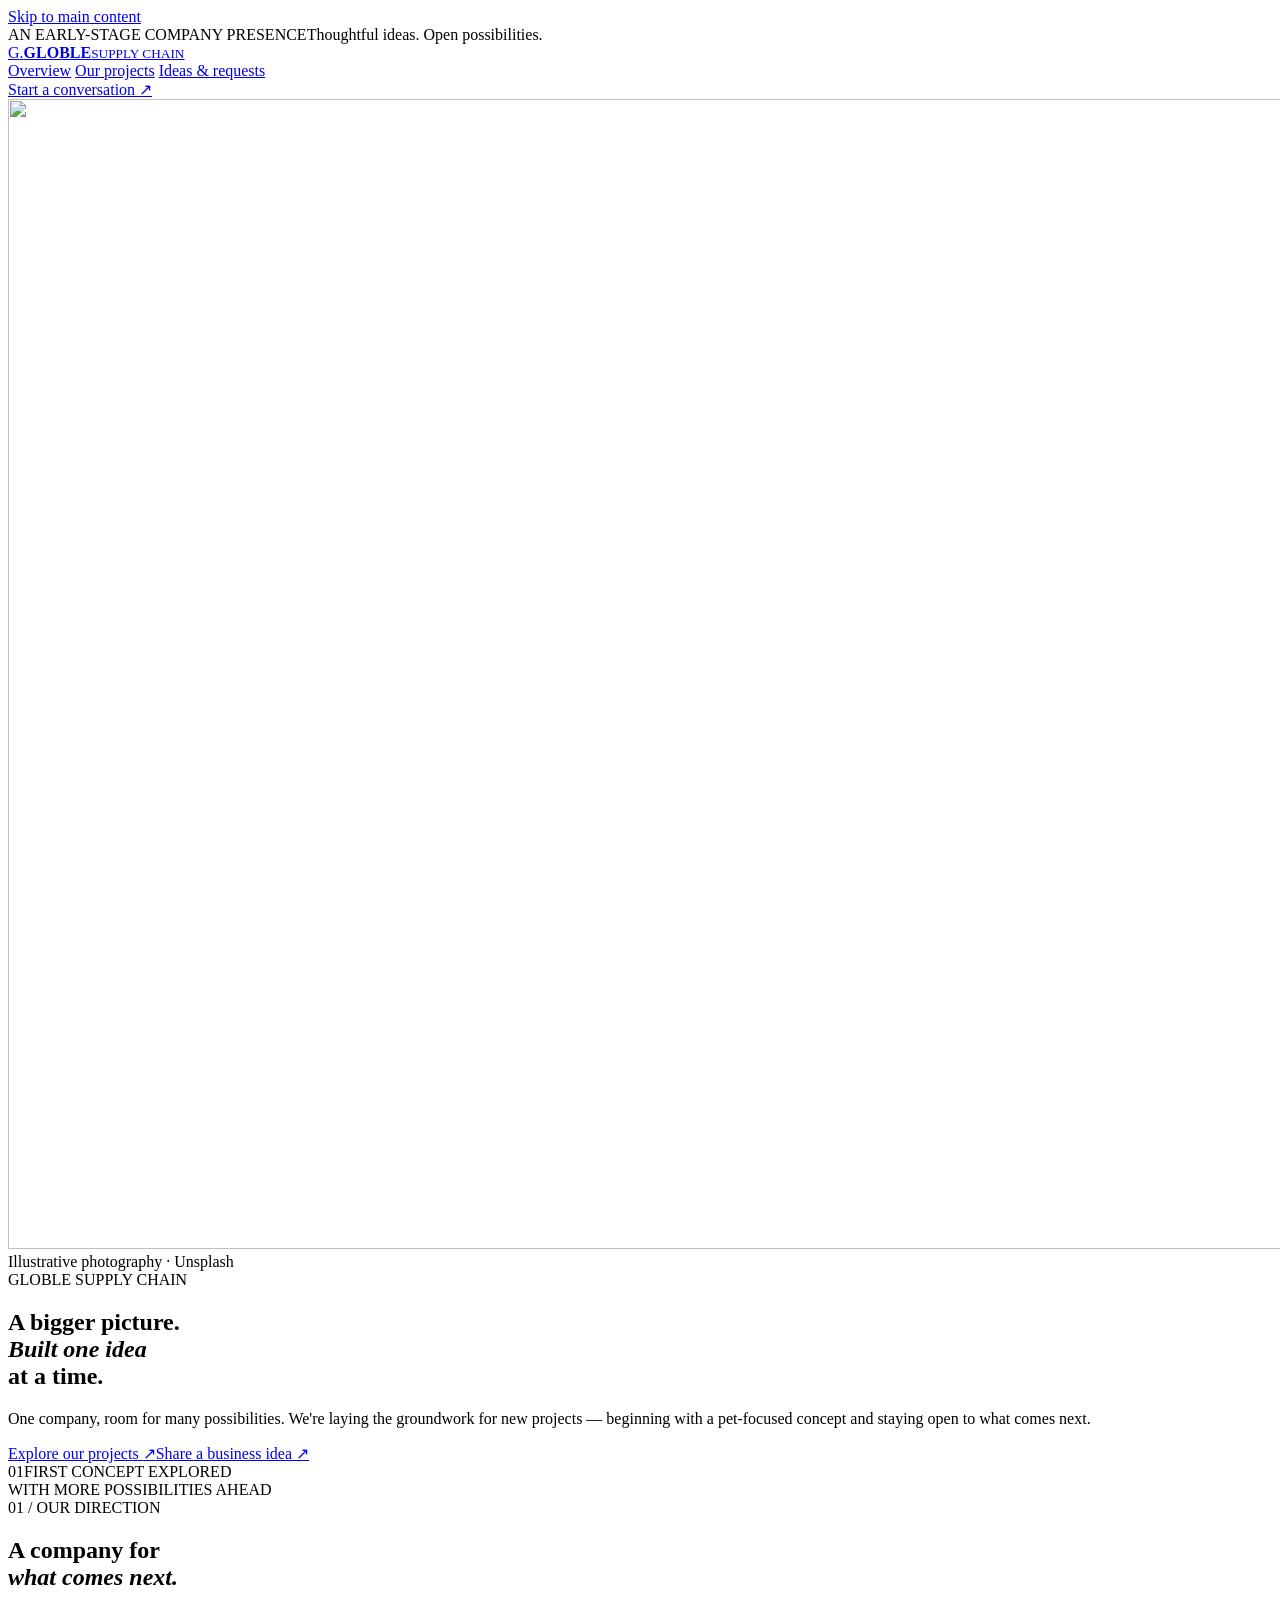
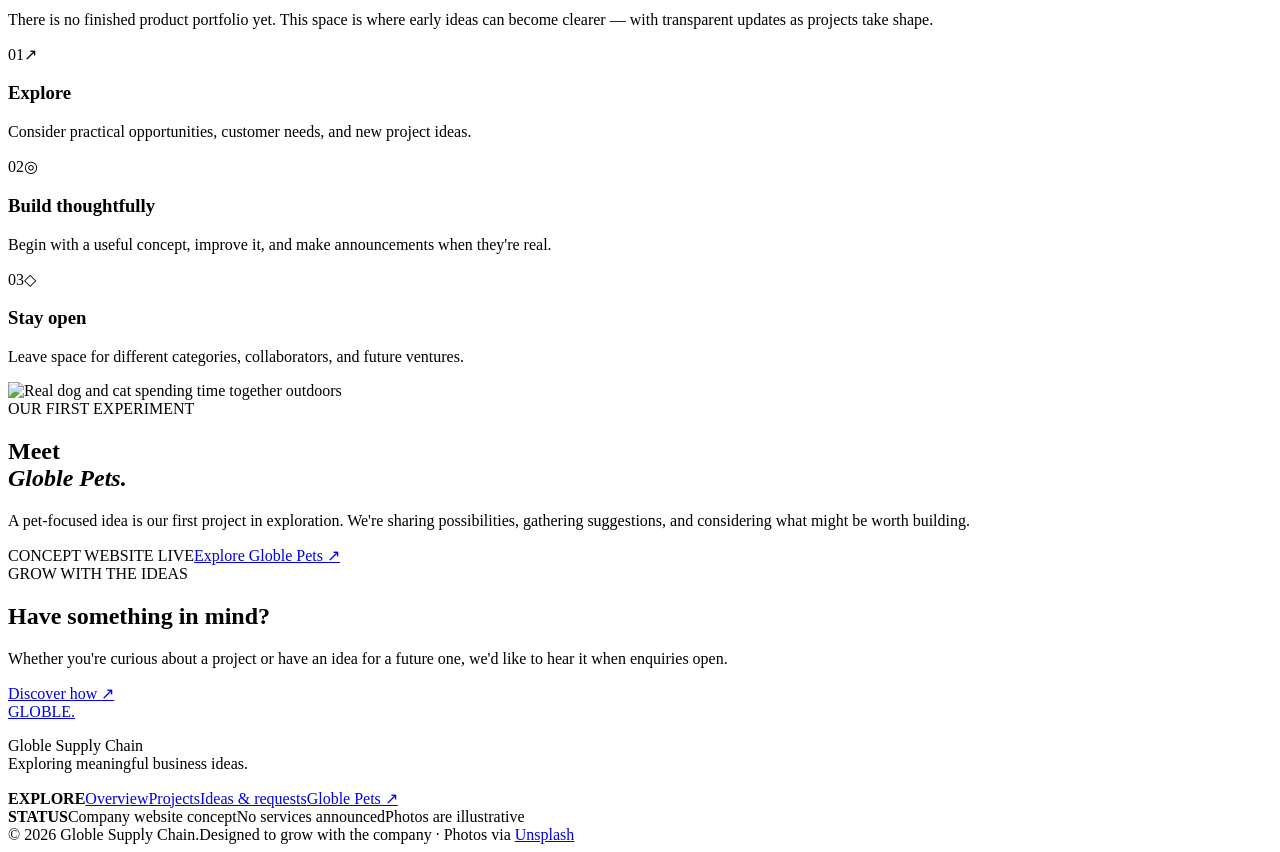
==== index.html @ 658e51c6 "Create Globle Supply Chain multi-venture corporate website" ====
<!doctype html>
<html lang="en">
<head>
  <meta charset="utf-8">
  <meta name="viewport" content="width=device-width,initial-scale=1">
  <meta name="theme-color" content="#111e23">
  <meta name="robots" content="noindex,nofollow">
  <meta name="description" content="Globle Supply Chain — explore our early-stage projects, including Globle Pets, and share ideas for the ventures ahead.">
  <title>Globle Supply Chain — Building What's Next</title>
  <link rel="icon" href="data:image/svg+xml,%3Csvg xmlns='http://www.w3.org/2000/svg' viewBox='0 0 100 100'%3E%3Crect width='100' height='100' rx='24' fill='%231a353e'/%3E%3Ctext x='50' y='67' font-size='52' font-family='Arial' font-weight='bold' fill='%23f6e5c7' text-anchor='middle'%3EG%3C/text%3E%3C/svg%3E">
  <link rel="stylesheet" href="styles.css">
  <script defer src="app.js"></script>
</head>
<body>
<a class="skip" href="#main">Skip to main content</a>
<div class="topbar"><div class="container topbar-inner"><span><span class="signal"></span> AN EARLY-STAGE COMPANY PRESENCE</span><span>Thoughtful ideas. Open possibilities.</span></div></div>
<header class="header">
  <div class="container header-inner">
    <a class="brand" href="#home" aria-label="Globle Supply Chain homepage"><span class="brand-emblem">G<span>.</span></span><span class="brand-words"><strong>GLOBLE</strong><small>SUPPLY CHAIN</small></span></a>
    <nav class="nav" aria-label="Main navigation">
      <a href="#home" data-view="home">Overview</a>
      <a href="#ventures" data-view="ventures">Our projects</a>
      <a href="#ideas" data-view="ideas">Ideas & requests</a>
    </nav>
    <a class="header-action" href="#ideas">Start a conversation <span aria-hidden="true">↗</span></a>
  </div>
</header>
<main id="main">
  <section class="view" id="home" aria-labelledby="home-title">
    <div class="hero">
      <div class="hero-media" role="img" aria-label="Real photograph of a bright contemporary workplace interior">
        <img src="https://images.unsplash.com/photo-1497366754035-f200968a6e72?auto=format&fit=crop&w=1700&q=82" alt="" width="1600" height="1150" fetchpriority="high" decoding="async">
        <span class="media-credit">Illustrative photography · Unsplash</span>
      </div>
      <div class="container hero-content">
        <div class="eyebrow light"><span class="eyebrow-line"></span> GLOBLE SUPPLY CHAIN</div>
        <h1 id="home-title">A bigger picture.<br><em>Built one idea</em><br>at a time.</h1>
        <p>One company, room for many possibilities. We're laying the groundwork for new projects — beginning with a pet-focused concept and staying open to what comes next.</p>
        <div class="hero-buttons"><a class="button button-cream" href="#ventures">Explore our projects <span aria-hidden="true">↗</span></a><a class="text-link" href="#ideas">Share a business idea <span aria-hidden="true">↗</span></a></div>
        <div class="hero-counter"><span class="hero-counter-number">01</span><span>FIRST CONCEPT EXPLORED<br>WITH MORE POSSIBILITIES AHEAD</span></div>
      </div>
    </div>

    <div class="container home-sections">
      <div class="section-head">
        <div><div class="eyebrow"><span class="eyebrow-line"></span> 01 / OUR DIRECTION</div><h2>A company for<br><em>what comes next.</em></h2></div>
        <p>There is no finished product portfolio yet. This space is where early ideas can become clearer — with transparent updates as projects take shape.</p>
      </div>
      <div class="pillar-grid">
        <article class="pillar"><span class="pillar-no">01</span><span class="pillar-icon" aria-hidden="true">↗</span><h3>Explore</h3><p>Consider practical opportunities, customer needs, and new project ideas.</p></article>
        <article class="pillar"><span class="pillar-no">02</span><span class="pillar-icon" aria-hidden="true">◎</span><h3>Build thoughtfully</h3><p>Begin with a useful concept, improve it, and make announcements when they're real.</p></article>
        <article class="pillar"><span class="pillar-no">03</span><span class="pillar-icon" aria-hidden="true">◇</span><h3>Stay open</h3><p>Leave space for different categories, collaborators, and future ventures.</p></article>
      </div>
      <div class="featured">
        <div class="featured-image"><img src="https://images.unsplash.com/photo-1623387641168-d9803ddd3f35?auto=format&fit=crop&w=1150&q=82" loading="lazy" decoding="async" width="1150" height="760" alt="Real dog and cat spending time together outdoors"></div>
        <div class="featured-copy"><div class="eyebrow"><span class="eyebrow-line"></span> OUR FIRST EXPERIMENT</div><h2>Meet<br><em>Globle Pets.</em></h2><p>A pet-focused idea is our first project in exploration. We're sharing possibilities, gathering suggestions, and considering what might be worth building.</p><span class="live-label"><span></span> CONCEPT WEBSITE LIVE</span><a class="button button-dark" href="https://pets.globlesupplychain.com/" rel="noopener">Explore Globle Pets <span aria-hidden="true">↗</span></a></div>
      </div>
      <div class="cta-wide"><div><div class="eyebrow light">GROW WITH THE IDEAS</div><h2>Have something in mind?</h2><p>Whether you're curious about a project or have an idea for a future one, we'd like to hear it when enquiries open.</p></div><a href="#ideas" class="button button-cream">Discover how <span aria-hidden="true">↗</span></a></div>
    </div>
  </section>

  <section class="view" id="ventures" aria-labelledby="ventures-title" hidden>
    <div class="container internal">
      <div class="internal-head"><div class="eyebrow"><span class="eyebrow-line"></span> 02 / OUR PROJECTS</div><h1 id="ventures-title">More than<br><em>one direction.</em></h1><p>One early pet project is visible today. The other categories below are areas to explore, not businesses that have launched or services available to buy.</p></div>
      <div class="project-grid">
        <article class="project-card project-feature">
          <div class="project-photo"><img src="https://images.unsplash.com/photo-1623387641168-d9803ddd3f35?auto=format&fit=crop&w=1200&q=80" loading="lazy" decoding="async" width="1100" height="720" alt="Real dog and cat outside"></div>
          <div class="project-body"><span class="project-tag active">01 / CONCEPT SITE LIVE</span><h2>Globle Pets</h2><p>A dedicated place to explore thoughtful ideas for animals and the people who care for them.</p><a href="https://pets.globlesupplychain.com/" class="underlink">Visit the pet project <span aria-hidden="true">↗</span></a></div>
        </article>
        <article class="project-card">
          <div class="project-photo"><img src="https://images.unsplash.com/photo-1494412519320-aa613dfb7738?auto=format&fit=crop&w=1000&q=80" loading="lazy" decoding="async" width="1000" height="650" alt="Illustrative photograph of stacked shipping containers"></div>
          <div class="project-body"><span class="project-tag">02 / IDEA STAGE</span><h2>Trade & sourcing</h2><p>A possible direction to explore in the future. No trading or sourcing services are currently announced here.</p><a href="#ideas" class="underlink">Suggest an opportunity <span aria-hidden="true">↗</span></a></div>
        </article>
        <article class="project-card">
          <div class="project-photo"><img src="https://images.unsplash.com/photo-1497366811353-6870744d04b2?auto=format&fit=crop&w=1000&q=80" loading="lazy" decoding="async" width="1000" height="650" alt="Illustrative photograph of a modern working environment"></div>
          <div class="project-body"><span class="project-tag">03 / OPEN FOR IDEAS</span><h2>Future ventures</h2><p>New products, services, and industries may be considered as the company's direction develops.</p><a href="#ideas" class="underlink">Share an idea <span aria-hidden="true">↗</span></a></div>
        </article>
      </div>
      <div class="clarity"><div><span class="clarity-label">A NOTE ON TRANSPARENCY</span><h2>Ideas aren't promises.</h2></div><p>Projects shown as “idea stage” are possibilities only. No purchase options, inventory, partnerships, delivery schedules, or launch dates are being represented as confirmed.</p></div>
    </div>
  </section>

  <section class="view" id="ideas" aria-labelledby="ideas-title" hidden>
    <div class="container internal">
      <div class="internal-head"><div class="eyebrow"><span class="eyebrow-line"></span> 03 / IDEAS & REQUESTS</div><h1 id="ideas-title">Start with<br><em>a good idea.</em></h1><p>Your suggestions can help identify what people want. Our automated enquiry bot is not connected to this website yet.</p></div>
      <div class="enquiry-grid">
        <div class="enquiry-visual">
          <img src="https://images.unsplash.com/photo-1556761175-b413da4baf72?auto=format&fit=crop&w=900&q=82" alt="Illustrative photo of a professional collaborative workspace" loading="lazy" decoding="async" width="900" height="1120">
          <div class="enquiry-overlay"><span>GOOD CONVERSATIONS BEGIN WITH CURIOSITY</span><h2>What should<br>we explore next?</h2></div>
        </div>
        <div class="form-panel">
          <div class="form-top"><span>YOUR IDEA</span><span>EARLY CONCEPT</span></div>
          <form id="idea-form">
            <label for="topic">What is this about?</label>
            <select id="topic" name="topic" required><option value="">Choose a category</option><option>Globle Pets</option><option>Trade or sourcing idea</option><option>Future venture idea</option><option>General business enquiry</option></select>
            <label for="idea">Tell us what you have in mind</label>
            <textarea id="idea" name="idea" minlength="10" maxlength="1500" required rows="6" placeholder="I'm looking for... / I have an idea about..."></textarea>
            <label for="firstName">Your first name <span class="optional">optional</span></label>
            <input id="firstName" name="firstName" maxlength="60" autocomplete="given-name" placeholder="Your name">
            <div class="notice"><strong>Important:</strong> This form does not send anything yet. It only prepares a message you can copy. We won't pretend it has been received or stored.</div>
            <button class="button button-dark button-full" type="submit">Prepare my request <span aria-hidden="true">↗</span></button>
            <div class="prepared" id="prepared" hidden aria-live="polite"><strong>Your message is ready to copy — not sent.</strong><p>Copy this text and keep it until a confirmed contact or bot is available.</p><textarea id="prepared-text" aria-label="Prepared request text" readonly rows="7"></textarea><button class="button button-outline" id="copy-text" type="button">Copy request text</button></div>
          </form>
        </div>
      </div>
      <div class="bottom-note"><strong>Looking for the pet project?</strong><span>You can explore the dedicated site today.</span><a href="https://pets.globlesupplychain.com/">Visit Globle Pets <span aria-hidden="true">↗</span></a></div>
    </div>
  </section>
</main>
<footer class="footer"><div class="container footer-head"><div><a href="#home" class="footer-brand">GLOBLE<span>.</span></a><p>Globle Supply Chain<br>Exploring meaningful business ideas.</p></div><div class="footer-links"><strong>EXPLORE</strong><a href="#home">Overview</a><a href="#ventures">Projects</a><a href="#ideas">Ideas & requests</a><a href="https://pets.globlesupplychain.com/">Globle Pets ↗</a></div><div class="footer-links"><strong>STATUS</strong><span>Company website concept</span><span>No services announced</span><span>Photos are illustrative</span></div></div><div class="container footer-bottom"><span>© <span id="year">2026</span> Globle Supply Chain.</span><span>Designed to grow with the company · Photos via <a href="https://unsplash.com" target="_blank" rel="noopener noreferrer">Unsplash</a></span></div></footer>
</body>
</html>
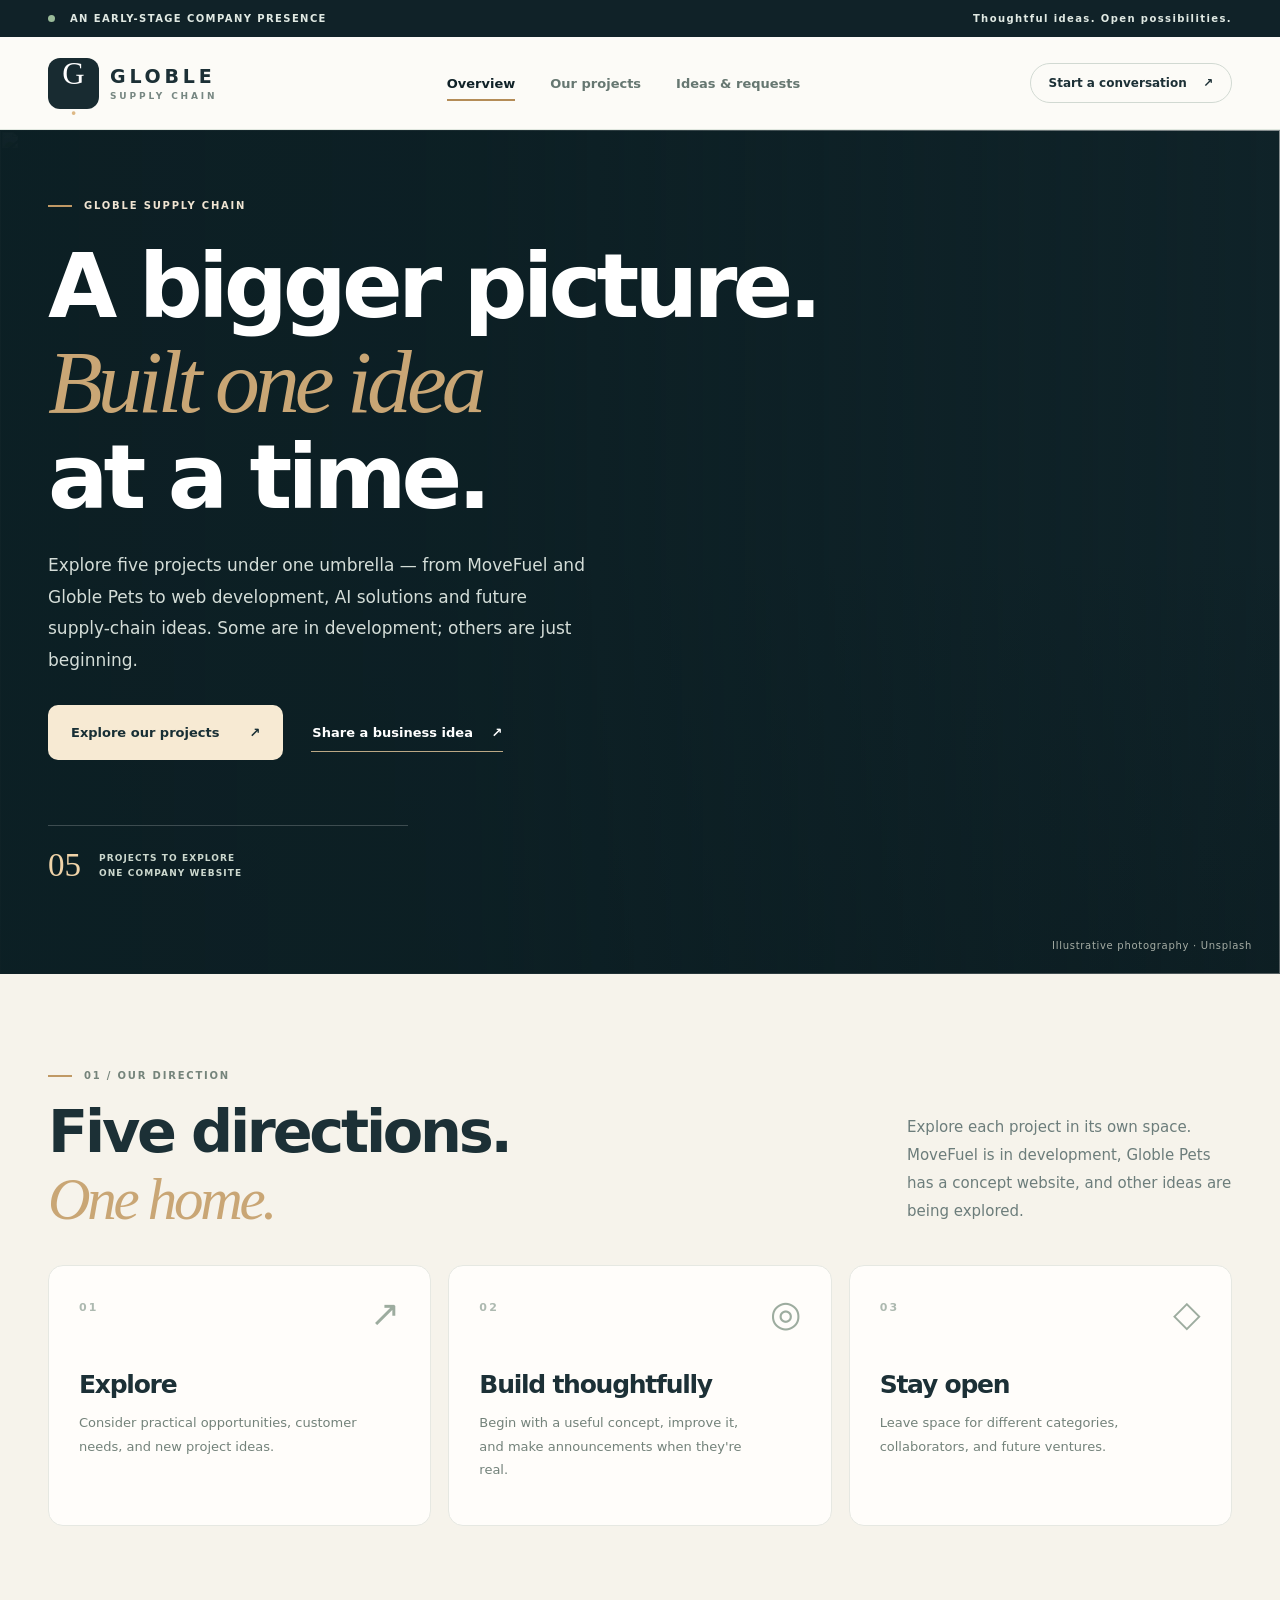
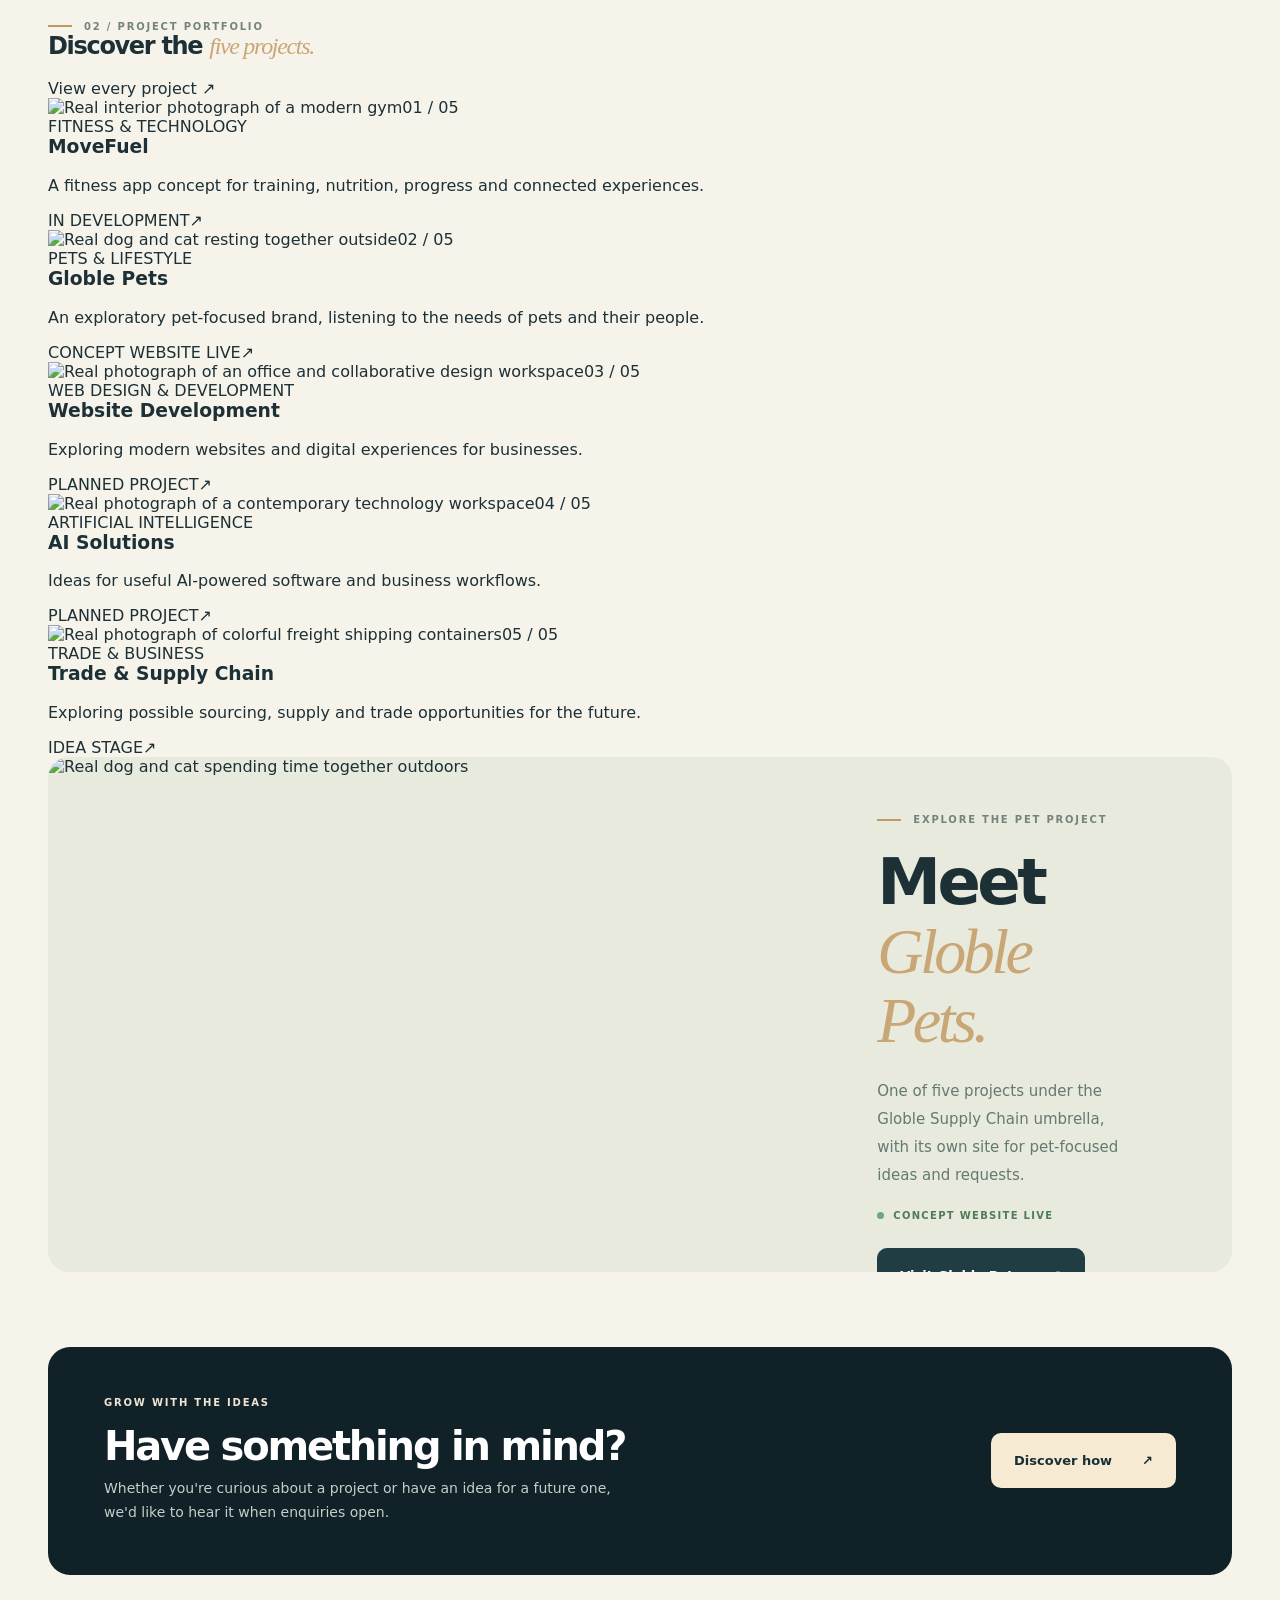
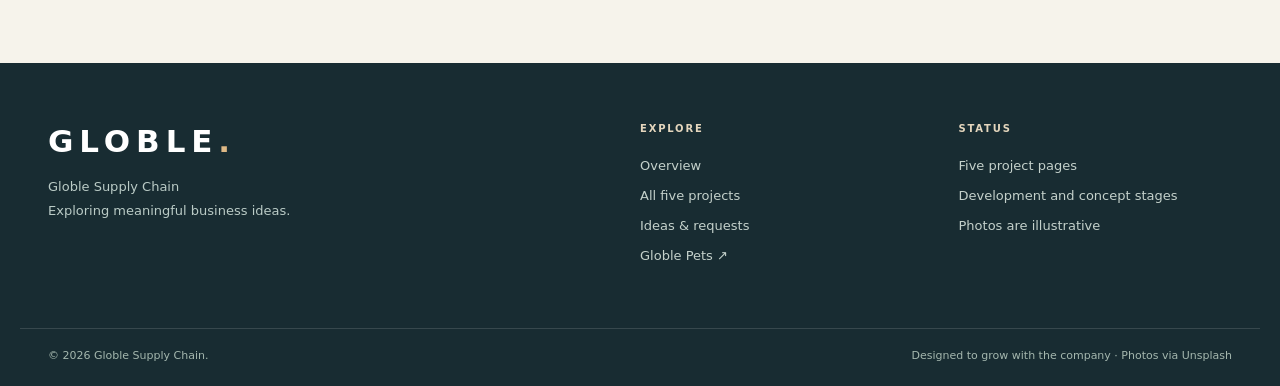
==== commit 55e2796d: "Create five clickable project pages for Globle Supply Chain" ====
--- a/index.html
+++ b/index.html
@@ -4,7 +4,7 @@
   <meta charset="utf-8">
   <meta name="viewport" content="width=device-width,initial-scale=1">
   <meta name="theme-color" content="#111e23">
-  <meta name="robots" content="noindex,nofollow">
+  <meta name="robots" content="index,follow">
   <meta name="description" content="Globle Supply Chain — explore our early-stage projects, including Globle Pets, and share ideas for the ventures ahead.">
   <title>Globle Supply Chain — Building What's Next</title>
   <link rel="icon" href="data:image/svg+xml,%3Csvg xmlns='http://www.w3.org/2000/svg' viewBox='0 0 100 100'%3E%3Crect width='100' height='100' rx='24' fill='%231a353e'/%3E%3Ctext x='50' y='67' font-size='52' font-family='Arial' font-weight='bold' fill='%23f6e5c7' text-anchor='middle'%3EG%3C/text%3E%3C/svg%3E">
@@ -35,25 +35,56 @@
       <div class="container hero-content">
         <div class="eyebrow light"><span class="eyebrow-line"></span> GLOBLE SUPPLY CHAIN</div>
         <h1 id="home-title">A bigger picture.<br><em>Built one idea</em><br>at a time.</h1>
-        <p>One company, room for many possibilities. We're laying the groundwork for new projects — beginning with a pet-focused concept and staying open to what comes next.</p>
+        <p>Explore five projects under one umbrella — from MoveFuel and Globle Pets to web development, AI solutions and future supply-chain ideas. Some are in development; others are just beginning.</p>
         <div class="hero-buttons"><a class="button button-cream" href="#ventures">Explore our projects <span aria-hidden="true">↗</span></a><a class="text-link" href="#ideas">Share a business idea <span aria-hidden="true">↗</span></a></div>
-        <div class="hero-counter"><span class="hero-counter-number">01</span><span>FIRST CONCEPT EXPLORED<br>WITH MORE POSSIBILITIES AHEAD</span></div>
+        <div class="hero-counter"><span class="hero-counter-number">05</span><span>PROJECTS TO EXPLORE<br>ONE COMPANY WEBSITE</span></div>
       </div>
     </div>
 
     <div class="container home-sections">
       <div class="section-head">
-        <div><div class="eyebrow"><span class="eyebrow-line"></span> 01 / OUR DIRECTION</div><h2>A company for<br><em>what comes next.</em></h2></div>
-        <p>There is no finished product portfolio yet. This space is where early ideas can become clearer — with transparent updates as projects take shape.</p>
+        <div><div class="eyebrow"><span class="eyebrow-line"></span> 01 / OUR DIRECTION</div><h2>Five directions.<br><em>One home.</em></h2></div>
+        <p>Explore each project in its own space. MoveFuel is in development, Globle Pets has a concept website, and other ideas are being explored.</p>
       </div>
       <div class="pillar-grid">
         <article class="pillar"><span class="pillar-no">01</span><span class="pillar-icon" aria-hidden="true">↗</span><h3>Explore</h3><p>Consider practical opportunities, customer needs, and new project ideas.</p></article>
         <article class="pillar"><span class="pillar-no">02</span><span class="pillar-icon" aria-hidden="true">◎</span><h3>Build thoughtfully</h3><p>Begin with a useful concept, improve it, and make announcements when they're real.</p></article>
         <article class="pillar"><span class="pillar-no">03</span><span class="pillar-icon" aria-hidden="true">◇</span><h3>Stay open</h3><p>Leave space for different categories, collaborators, and future ventures.</p></article>
       </div>
-      <div class="featured">
+      <div class="portfolio-title-row"><div><div class="eyebrow"><span class="eyebrow-line"></span> 02 / PROJECT PORTFOLIO</div><h2>Discover the <em>five projects.</em></h2></div><a class="portfolio-see-all" href="#ventures">View every project <span aria-hidden="true">↗</span></a></div>
+      <div class="portfolio-grid portfolio-grid-home"><article class="portfolio-card portfolio-card-compact">
+  <a class="portfolio-click" href="#project-movefuel" aria-label="View MoveFuel project details">
+    <div class="portfolio-photo"><img src="https://images.unsplash.com/photo-1534438327276-14e5300c3a48?auto=format&fit=crop&w=960&q=82" alt="Real interior photograph of a modern gym" loading="lazy" decoding="async" width="1000" height="650"><span class="portfolio-index">01 / 05</span></div>
+    <div class="portfolio-body"><span class="portfolio-type">FITNESS & TECHNOLOGY</span><h3>MoveFuel</h3><p>A fitness app concept for training, nutrition, progress and connected experiences.</p><div class="portfolio-bottom"><span class="project-stage progress">IN DEVELOPMENT</span><span class="portfolio-arrow" aria-hidden="true">↗</span></div></div>
+  </a>
+</article>
+<article class="portfolio-card portfolio-card-compact">
+  <a class="portfolio-click" href="#project-pets" aria-label="View Globle Pets project details">
+    <div class="portfolio-photo"><img src="https://images.unsplash.com/photo-1623387641168-d9803ddd3f35?auto=format&fit=crop&w=960&q=82" alt="Real dog and cat resting together outside" loading="lazy" decoding="async" width="1000" height="650"><span class="portfolio-index">02 / 05</span></div>
+    <div class="portfolio-body"><span class="portfolio-type">PETS & LIFESTYLE</span><h3>Globle Pets</h3><p>An exploratory pet-focused brand, listening to the needs of pets and their people.</p><div class="portfolio-bottom"><span class="project-stage live">CONCEPT WEBSITE LIVE</span><span class="portfolio-arrow" aria-hidden="true">↗</span></div></div>
+  </a>
+</article>
+<article class="portfolio-card portfolio-card-compact">
+  <a class="portfolio-click" href="#project-websites" aria-label="View Website Development project details">
+    <div class="portfolio-photo"><img src="https://images.unsplash.com/photo-1497366754035-f200968a6e72?auto=format&fit=crop&w=960&q=82" alt="Real photograph of an office and collaborative design workspace" loading="lazy" decoding="async" width="1000" height="650"><span class="portfolio-index">03 / 05</span></div>
+    <div class="portfolio-body"><span class="portfolio-type">WEB DESIGN & DEVELOPMENT</span><h3>Website Development</h3><p>Exploring modern websites and digital experiences for businesses.</p><div class="portfolio-bottom"><span class="project-stage planned">PLANNED PROJECT</span><span class="portfolio-arrow" aria-hidden="true">↗</span></div></div>
+  </a>
+</article>
+<article class="portfolio-card portfolio-card-compact">
+  <a class="portfolio-click" href="#project-ai" aria-label="View AI Solutions project details">
+    <div class="portfolio-photo"><img src="https://images.unsplash.com/photo-1497366811353-6870744d04b2?auto=format&fit=crop&w=960&q=82" alt="Real photograph of a contemporary technology workspace" loading="lazy" decoding="async" width="1000" height="650"><span class="portfolio-index">04 / 05</span></div>
+    <div class="portfolio-body"><span class="portfolio-type">ARTIFICIAL INTELLIGENCE</span><h3>AI Solutions</h3><p>Ideas for useful AI-powered software and business workflows.</p><div class="portfolio-bottom"><span class="project-stage planned">PLANNED PROJECT</span><span class="portfolio-arrow" aria-hidden="true">↗</span></div></div>
+  </a>
+</article>
+<article class="portfolio-card portfolio-card-compact">
+  <a class="portfolio-click" href="#project-supply" aria-label="View Trade &amp; Supply Chain project details">
+    <div class="portfolio-photo"><img src="https://images.unsplash.com/photo-1494412519320-aa613dfb7738?auto=format&fit=crop&w=960&q=82" alt="Real photograph of colorful freight shipping containers" loading="lazy" decoding="async" width="1000" height="650"><span class="portfolio-index">05 / 05</span></div>
+    <div class="portfolio-body"><span class="portfolio-type">TRADE & BUSINESS</span><h3>Trade &amp; Supply Chain</h3><p>Exploring possible sourcing, supply and trade opportunities for the future.</p><div class="portfolio-bottom"><span class="project-stage planned">IDEA STAGE</span><span class="portfolio-arrow" aria-hidden="true">↗</span></div></div>
+  </a>
+</article></div>
+            <div class="featured">
         <div class="featured-image"><img src="https://images.unsplash.com/photo-1623387641168-d9803ddd3f35?auto=format&fit=crop&w=1150&q=82" loading="lazy" decoding="async" width="1150" height="760" alt="Real dog and cat spending time together outdoors"></div>
-        <div class="featured-copy"><div class="eyebrow"><span class="eyebrow-line"></span> OUR FIRST EXPERIMENT</div><h2>Meet<br><em>Globle Pets.</em></h2><p>A pet-focused idea is our first project in exploration. We're sharing possibilities, gathering suggestions, and considering what might be worth building.</p><span class="live-label"><span></span> CONCEPT WEBSITE LIVE</span><a class="button button-dark" href="https://pets.globlesupplychain.com/" rel="noopener">Explore Globle Pets <span aria-hidden="true">↗</span></a></div>
+        <div class="featured-copy"><div class="eyebrow"><span class="eyebrow-line"></span> EXPLORE THE PET PROJECT</div><h2>Meet<br><em>Globle Pets.</em></h2><p>One of five projects under the Globle Supply Chain umbrella, with its own site for pet-focused ideas and requests.</p><span class="live-label"><span></span> CONCEPT WEBSITE LIVE</span><a class="button button-dark" href="https://pets.globlesupplychain.com/" rel="noopener">Visit Globle Pets <span aria-hidden="true">↗</span></a></div>
       </div>
       <div class="cta-wide"><div><div class="eyebrow light">GROW WITH THE IDEAS</div><h2>Have something in mind?</h2><p>Whether you're curious about a project or have an idea for a future one, we'd like to hear it when enquiries open.</p></div><a href="#ideas" class="button button-cream">Discover how <span aria-hidden="true">↗</span></a></div>
     </div>
@@ -61,24 +92,109 @@
 
   <section class="view" id="ventures" aria-labelledby="ventures-title" hidden>
     <div class="container internal">
-      <div class="internal-head"><div class="eyebrow"><span class="eyebrow-line"></span> 02 / OUR PROJECTS</div><h1 id="ventures-title">More than<br><em>one direction.</em></h1><p>One early pet project is visible today. The other categories below are areas to explore, not businesses that have launched or services available to buy.</p></div>
-      <div class="project-grid">
-        <article class="project-card project-feature">
-          <div class="project-photo"><img src="https://images.unsplash.com/photo-1623387641168-d9803ddd3f35?auto=format&fit=crop&w=1200&q=80" loading="lazy" decoding="async" width="1100" height="720" alt="Real dog and cat outside"></div>
-          <div class="project-body"><span class="project-tag active">01 / CONCEPT SITE LIVE</span><h2>Globle Pets</h2><p>A dedicated place to explore thoughtful ideas for animals and the people who care for them.</p><a href="https://pets.globlesupplychain.com/" class="underlink">Visit the pet project <span aria-hidden="true">↗</span></a></div>
-        </article>
-        <article class="project-card">
-          <div class="project-photo"><img src="https://images.unsplash.com/photo-1494412519320-aa613dfb7738?auto=format&fit=crop&w=1000&q=80" loading="lazy" decoding="async" width="1000" height="650" alt="Illustrative photograph of stacked shipping containers"></div>
-          <div class="project-body"><span class="project-tag">02 / IDEA STAGE</span><h2>Trade & sourcing</h2><p>A possible direction to explore in the future. No trading or sourcing services are currently announced here.</p><a href="#ideas" class="underlink">Suggest an opportunity <span aria-hidden="true">↗</span></a></div>
-        </article>
-        <article class="project-card">
-          <div class="project-photo"><img src="https://images.unsplash.com/photo-1497366811353-6870744d04b2?auto=format&fit=crop&w=1000&q=80" loading="lazy" decoding="async" width="1000" height="650" alt="Illustrative photograph of a modern working environment"></div>
-          <div class="project-body"><span class="project-tag">03 / OPEN FOR IDEAS</span><h2>Future ventures</h2><p>New products, services, and industries may be considered as the company's direction develops.</p><a href="#ideas" class="underlink">Share an idea <span aria-hidden="true">↗</span></a></div>
-        </article>
-      </div>
-      <div class="clarity"><div><span class="clarity-label">A NOTE ON TRANSPARENCY</span><h2>Ideas aren't promises.</h2></div><p>Projects shown as “idea stage” are possibilities only. No purchase options, inventory, partnerships, delivery schedules, or launch dates are being represented as confirmed.</p></div>
+      <div class="internal-head portfolio-intro"><div class="eyebrow"><span class="eyebrow-line"></span> 02 / OUR FIVE PROJECTS</div><h1 id="ventures-title">Five projects.<br><em>One company.</em></h1><p>Explore five ideas and ventures under the Globle Supply Chain umbrella. Select any project to see its own page, progress and links. Some are still concepts rather than launched businesses.</p></div>
+      <div class="portfolio-grid"><article class="portfolio-card ">
+  <a class="portfolio-click" href="#project-movefuel" aria-label="View MoveFuel project details">
+    <div class="portfolio-photo"><img src="https://images.unsplash.com/photo-1534438327276-14e5300c3a48?auto=format&fit=crop&w=960&q=82" alt="Real interior photograph of a modern gym" loading="lazy" decoding="async" width="1000" height="650"><span class="portfolio-index">01 / 05</span></div>
+    <div class="portfolio-body"><span class="portfolio-type">FITNESS & TECHNOLOGY</span><h3>MoveFuel</h3><p>A fitness app concept for training, nutrition, progress and connected experiences.</p><div class="portfolio-bottom"><span class="project-stage progress">IN DEVELOPMENT</span><span class="portfolio-arrow" aria-hidden="true">↗</span></div></div>
+  </a>
+</article>
+<article class="portfolio-card ">
+  <a class="portfolio-click" href="#project-pets" aria-label="View Globle Pets project details">
+    <div class="portfolio-photo"><img src="https://images.unsplash.com/photo-1623387641168-d9803ddd3f35?auto=format&fit=crop&w=960&q=82" alt="Real dog and cat resting together outside" loading="lazy" decoding="async" width="1000" height="650"><span class="portfolio-index">02 / 05</span></div>
+    <div class="portfolio-body"><span class="portfolio-type">PETS & LIFESTYLE</span><h3>Globle Pets</h3><p>An exploratory pet-focused brand, listening to the needs of pets and their people.</p><div class="portfolio-bottom"><span class="project-stage live">CONCEPT WEBSITE LIVE</span><span class="portfolio-arrow" aria-hidden="true">↗</span></div></div>
+  </a>
+</article>
+<article class="portfolio-card ">
+  <a class="portfolio-click" href="#project-websites" aria-label="View Website Development project details">
+    <div class="portfolio-photo"><img src="https://images.unsplash.com/photo-1497366754035-f200968a6e72?auto=format&fit=crop&w=960&q=82" alt="Real photograph of an office and collaborative design workspace" loading="lazy" decoding="async" width="1000" height="650"><span class="portfolio-index">03 / 05</span></div>
+    <div class="portfolio-body"><span class="portfolio-type">WEB DESIGN & DEVELOPMENT</span><h3>Website Development</h3><p>Exploring modern websites and digital experiences for businesses.</p><div class="portfolio-bottom"><span class="project-stage planned">PLANNED PROJECT</span><span class="portfolio-arrow" aria-hidden="true">↗</span></div></div>
+  </a>
+</article>
+<article class="portfolio-card ">
+  <a class="portfolio-click" href="#project-ai" aria-label="View AI Solutions project details">
+    <div class="portfolio-photo"><img src="https://images.unsplash.com/photo-1497366811353-6870744d04b2?auto=format&fit=crop&w=960&q=82" alt="Real photograph of a contemporary technology workspace" loading="lazy" decoding="async" width="1000" height="650"><span class="portfolio-index">04 / 05</span></div>
+    <div class="portfolio-body"><span class="portfolio-type">ARTIFICIAL INTELLIGENCE</span><h3>AI Solutions</h3><p>Ideas for useful AI-powered software and business workflows.</p><div class="portfolio-bottom"><span class="project-stage planned">PLANNED PROJECT</span><span class="portfolio-arrow" aria-hidden="true">↗</span></div></div>
+  </a>
+</article>
+<article class="portfolio-card ">
+  <a class="portfolio-click" href="#project-supply" aria-label="View Trade &amp; Supply Chain project details">
+    <div class="portfolio-photo"><img src="https://images.unsplash.com/photo-1494412519320-aa613dfb7738?auto=format&fit=crop&w=960&q=82" alt="Real photograph of colorful freight shipping containers" loading="lazy" decoding="async" width="1000" height="650"><span class="portfolio-index">05 / 05</span></div>
+    <div class="portfolio-body"><span class="portfolio-type">TRADE & BUSINESS</span><h3>Trade &amp; Supply Chain</h3><p>Exploring possible sourcing, supply and trade opportunities for the future.</p><div class="portfolio-bottom"><span class="project-stage planned">IDEA STAGE</span><span class="portfolio-arrow" aria-hidden="true">↗</span></div></div>
+  </a>
+</article></div>
+      <div class="clarity"><div><span class="clarity-label">PROJECTS UNDER ONE COMPANY</span><h2>Built for different ideas.</h2></div><p>Each project has a dedicated page here. A project is not necessarily a separately registered company, and an idea-stage listing does not mean products or services are already available.</p></div>
     </div>
   </section>
+<section class="view project-detail" id="project-movefuel" aria-labelledby="title-movefuel" hidden>
+  <div class="container detail-wrap">
+    <a href="#ventures" class="back-link">← All five projects</a>
+    <div class="detail-hero">
+      <div class="detail-copy"><div class="eyebrow"><span class="eyebrow-line"></span> PROJECT 01 / 05 · FITNESS & TECHNOLOGY</div><h1 id="title-movefuel">MoveFuel<span class="period">.</span></h1><p>MoveFuel is a fitness-app project being developed with planned experiences for training, food tracking, progress and compatible wearable devices. Features and availability are subject to development and testing.</p><span class="project-stage progress">IN DEVELOPMENT</span>
+       <div class="detail-actions"><a class="button button-dark" href="https://movefule.tech/" target="_blank" rel="noopener noreferrer">Visit MoveFuel website <span aria-hidden="true">↗</span></a><a class="button button-outline" href="#ventures">Browse other projects →</a></div>
+      </div>
+      <div class="detail-image"><img src="https://images.unsplash.com/photo-1534438327276-14e5300c3a48?auto=format&fit=crop&w=1200&q=82" alt="Real interior photograph of a modern gym" width="1100" height="820" loading="lazy" decoding="async"></div>
+    </div>
+    <div class="detail-lower"><div><div class="eyebrow">WHAT THIS PROJECT EXPLORES</div><h2>Areas of <em>interest.</em></h2><p>These are development directions, not confirmed products, deliverables or purchase options.</p></div><ul><li><span>↗</span>Training and workout experiences</li><li><span>↗</span>Food and nutrition tracking</li><li><span>↗</span>Progress and connected-device plans</li></ul></div>
+    <div class="detail-next"><span>PART OF THE GLOBLE SUPPLY CHAIN PROJECT PORTFOLIO</span><a href="#ventures">Explore all five projects <span aria-hidden="true">↗</span></a></div>
+  </div>
+</section>
+
+<section class="view project-detail" id="project-pets" aria-labelledby="title-pets" hidden>
+  <div class="container detail-wrap">
+    <a href="#ventures" class="back-link">← All five projects</a>
+    <div class="detail-hero">
+      <div class="detail-copy"><div class="eyebrow"><span class="eyebrow-line"></span> PROJECT 02 / 05 · PETS & LIFESTYLE</div><h1 id="title-pets">Globle Pets<span class="period">.</span></h1><p>Globle Pets is a dedicated concept website exploring possible products and services for animals and their owners. No inventory, availability or launch date has been announced.</p><span class="project-stage live">CONCEPT WEBSITE LIVE</span>
+       <div class="detail-actions"><a class="button button-dark" href="https://pets.globlesupplychain.com/" target="_blank" rel="noopener noreferrer">Explore Globle Pets <span aria-hidden="true">↗</span></a><a class="button button-outline" href="#ventures">Browse other projects →</a></div>
+      </div>
+      <div class="detail-image"><img src="https://images.unsplash.com/photo-1623387641168-d9803ddd3f35?auto=format&fit=crop&w=1200&q=82" alt="Real dog and cat resting together outside" width="1100" height="820" loading="lazy" decoding="async"></div>
+    </div>
+    <div class="detail-lower"><div><div class="eyebrow">WHAT THIS PROJECT EXPLORES</div><h2>Areas of <em>interest.</em></h2><p>These are development directions, not confirmed products, deliverables or purchase options.</p></div><ul><li><span>↗</span>Everyday pet-care ideas</li><li><span>↗</span>Playtime and enrichment possibilities</li><li><span>↗</span>Suggestions from pet owners</li></ul></div>
+    <div class="detail-next"><span>PART OF THE GLOBLE SUPPLY CHAIN PROJECT PORTFOLIO</span><a href="#ventures">Explore all five projects <span aria-hidden="true">↗</span></a></div>
+  </div>
+</section>
+
+<section class="view project-detail" id="project-websites" aria-labelledby="title-websites" hidden>
+  <div class="container detail-wrap">
+    <a href="#ventures" class="back-link">← All five projects</a>
+    <div class="detail-hero">
+      <div class="detail-copy"><div class="eyebrow"><span class="eyebrow-line"></span> PROJECT 03 / 05 · WEB DESIGN & DEVELOPMENT</div><h1 id="title-websites">Website Development<span class="period">.</span></h1><p>A proposed website-creation offering for businesses that want a clear and useful online presence. This project is in the planning stage; services, pricing and launch details are not yet confirmed.</p><span class="project-stage planned">PLANNED PROJECT</span>
+       <div class="detail-actions"><a class="button button-dark" href="#ideas">Share a website request <span aria-hidden="true">↗</span></a><a class="button button-outline" href="#ventures">Browse other projects →</a></div>
+      </div>
+      <div class="detail-image"><img src="https://images.unsplash.com/photo-1497366754035-f200968a6e72?auto=format&fit=crop&w=1200&q=82" alt="Real photograph of an office and collaborative design workspace" width="1100" height="820" loading="lazy" decoding="async"></div>
+    </div>
+    <div class="detail-lower"><div><div class="eyebrow">WHAT THIS PROJECT EXPLORES</div><h2>Areas of <em>interest.</em></h2><p>These are development directions, not confirmed products, deliverables or purchase options.</p></div><ul><li><span>↗</span>Business website design concepts</li><li><span>↗</span>Responsive web experiences</li><li><span>↗</span>Hosting and maintenance planning</li></ul></div>
+    <div class="detail-next"><span>PART OF THE GLOBLE SUPPLY CHAIN PROJECT PORTFOLIO</span><a href="#ventures">Explore all five projects <span aria-hidden="true">↗</span></a></div>
+  </div>
+</section>
+
+<section class="view project-detail" id="project-ai" aria-labelledby="title-ai" hidden>
+  <div class="container detail-wrap">
+    <a href="#ventures" class="back-link">← All five projects</a>
+    <div class="detail-hero">
+      <div class="detail-copy"><div class="eyebrow"><span class="eyebrow-line"></span> PROJECT 04 / 05 · ARTIFICIAL INTELLIGENCE</div><h1 id="title-ai">AI Solutions<span class="period">.</span></h1><p>An exploratory project considering where practical AI tools might improve everyday workflows, product experiences and business operations. No commercial AI product is currently promised.</p><span class="project-stage planned">PLANNED PROJECT</span>
+       <div class="detail-actions"><a class="button button-dark" href="#ideas">Suggest an AI use case <span aria-hidden="true">↗</span></a><a class="button button-outline" href="#ventures">Browse other projects →</a></div>
+      </div>
+      <div class="detail-image"><img src="https://images.unsplash.com/photo-1497366811353-6870744d04b2?auto=format&fit=crop&w=1200&q=82" alt="Real photograph of a contemporary technology workspace" width="1100" height="820" loading="lazy" decoding="async"></div>
+    </div>
+    <div class="detail-lower"><div><div class="eyebrow">WHAT THIS PROJECT EXPLORES</div><h2>Areas of <em>interest.</em></h2><p>These are development directions, not confirmed products, deliverables or purchase options.</p></div><ul><li><span>↗</span>AI-assisted workflow concepts</li><li><span>↗</span>Software automation ideas</li><li><span>↗</span>Research and prototype exploration</li></ul></div>
+    <div class="detail-next"><span>PART OF THE GLOBLE SUPPLY CHAIN PROJECT PORTFOLIO</span><a href="#ventures">Explore all five projects <span aria-hidden="true">↗</span></a></div>
+  </div>
+</section>
+
+<section class="view project-detail" id="project-supply" aria-labelledby="title-supply" hidden>
+  <div class="container detail-wrap">
+    <a href="#ventures" class="back-link">← All five projects</a>
+    <div class="detail-hero">
+      <div class="detail-copy"><div class="eyebrow"><span class="eyebrow-line"></span> PROJECT 05 / 05 · TRADE & BUSINESS</div><h1 id="title-supply">Trade &amp; Supply Chain<span class="period">.</span></h1><p>This category reflects a possible direction under the wider Globle Supply Chain name. It is an area for research and discussion, not an advertisement of current import, export or sourcing services.</p><span class="project-stage planned">IDEA STAGE</span>
+       <div class="detail-actions"><a class="button button-dark" href="#ideas">Suggest an opportunity <span aria-hidden="true">↗</span></a><a class="button button-outline" href="#ventures">Browse other projects →</a></div>
+      </div>
+      <div class="detail-image"><img src="https://images.unsplash.com/photo-1494412519320-aa613dfb7738?auto=format&fit=crop&w=1200&q=82" alt="Real photograph of colorful freight shipping containers" width="1100" height="820" loading="lazy" decoding="async"></div>
+    </div>
+    <div class="detail-lower"><div><div class="eyebrow">WHAT THIS PROJECT EXPLORES</div><h2>Areas of <em>interest.</em></h2><p>These are development directions, not confirmed products, deliverables or purchase options.</p></div><ul><li><span>↗</span>Potential sourcing opportunities</li><li><span>↗</span>Business collaboration ideas</li><li><span>↗</span>Supply-chain research and discovery</li></ul></div>
+    <div class="detail-next"><span>PART OF THE GLOBLE SUPPLY CHAIN PROJECT PORTFOLIO</span><a href="#ventures">Explore all five projects <span aria-hidden="true">↗</span></a></div>
+  </div>
+</section>
 
   <section class="view" id="ideas" aria-labelledby="ideas-title" hidden>
     <div class="container internal">
@@ -107,6 +223,6 @@
     </div>
   </section>
 </main>
-<footer class="footer"><div class="container footer-head"><div><a href="#home" class="footer-brand">GLOBLE<span>.</span></a><p>Globle Supply Chain<br>Exploring meaningful business ideas.</p></div><div class="footer-links"><strong>EXPLORE</strong><a href="#home">Overview</a><a href="#ventures">Projects</a><a href="#ideas">Ideas & requests</a><a href="https://pets.globlesupplychain.com/">Globle Pets ↗</a></div><div class="footer-links"><strong>STATUS</strong><span>Company website concept</span><span>No services announced</span><span>Photos are illustrative</span></div></div><div class="container footer-bottom"><span>© <span id="year">2026</span> Globle Supply Chain.</span><span>Designed to grow with the company · Photos via <a href="https://unsplash.com" target="_blank" rel="noopener noreferrer">Unsplash</a></span></div></footer>
+<footer class="footer"><div class="container footer-head"><div><a href="#home" class="footer-brand">GLOBLE<span>.</span></a><p>Globle Supply Chain<br>Exploring meaningful business ideas.</p></div><div class="footer-links"><strong>EXPLORE</strong><a href="#home">Overview</a><a href="#ventures">All five projects</a><a href="#ideas">Ideas & requests</a><a href="https://pets.globlesupplychain.com/">Globle Pets ↗</a></div><div class="footer-links"><strong>STATUS</strong><span>Five project pages</span><span>Development and concept stages</span><span>Photos are illustrative</span></div></div><div class="container footer-bottom"><span>© <span id="year">2026</span> Globle Supply Chain.</span><span>Designed to grow with the company · Photos via <a href="https://unsplash.com" target="_blank" rel="noopener noreferrer">Unsplash</a></span></div></footer>
 </body>
 </html>
--- a/styles.css
+++ b/styles.css
@@ -0,0 +1,94 @@
+:root{--ink:#1c3036;--navy:#182b31;--night:#102228;--sand:#f6f3eb;--cream:#fffefa;--sage:#83988a;--gold:#deb986;--muted:#6c7d7b;--line:#e3e6e1;--radius:18px;font-family:Inter,ui-sans-serif,system-ui,-apple-system,BlinkMacSystemFont,"Segoe UI",sans-serif;color:var(--ink);background:var(--sand);font-synthesis:none}
+*{box-sizing:border-box}
+html{scroll-behavior:smooth}
+body{margin:0;min-height:100vh}
+a{color:inherit;text-decoration:none}
+button,input,select,textarea{font:inherit}
+button{cursor:pointer}
+button:focus-visible,a:focus-visible,input:focus-visible,textarea:focus-visible,select:focus-visible{outline:3px solid #cead71;outline-offset:3px}
+.view[hidden],.prepared[hidden]{display:none!important}
+.skip{position:absolute;top:-100px;left:10px;padding:12px;background:#fff;z-index:200}.skip:focus{top:10px}
+.container{max-width:1240px;padding-inline:28px;margin-inline:auto}
+.topbar{background:var(--night);color:#e0e9e3;letter-spacing:.14em;font-size:10px;font-weight:680}
+.topbar-inner{min-height:37px;display:flex;align-items:center;justify-content:space-between;gap:20px}
+.signal{width:7px;height:7px;background:#9abb99;display:inline-block;border-radius:50%;margin-right:10px}
+.header{z-index:20;position:sticky;top:0;border-bottom:1px solid #e0e7df;background:rgba(252,251,247,.96);backdrop-filter:blur(16px)}
+.header-inner{min-height:92px;display:flex;align-items:center;justify-content:space-between;gap:22px}
+.brand{display:flex;align-items:center;gap:11px}
+.brand-emblem{width:51px;height:51px;border-radius:12px;background:var(--navy);display:grid;place-items:center;color:white;font-family:Georgia,serif;font-size:31px;line-height:1}
+.brand-emblem span,.footer-brand span{color:var(--gold)}
+.brand-words{display:grid;gap:4px}.brand-words strong{letter-spacing:.20em;font-size:19px}.brand-words small{letter-spacing:.32em;font-size:9px;color:#778782;font-weight:800}
+.nav{display:flex;align-items:center;gap:35px}.nav a{font-size:13px;font-weight:730;padding:13px 0;position:relative;color:#667771}.nav a[aria-current=page]{color:var(--night)}.nav a[aria-current=page]:after{content:"";position:absolute;bottom:3px;left:0;right:0;height:2px;background:#b48c57}
+.header-action{border:1px solid #d1d9d2;border-radius:99px;padding:12px 18px;white-space:nowrap;font-size:12px;font-weight:760}.header-action span{margin-left:12px}
+.eyebrow{display:flex;align-items:center;gap:12px;letter-spacing:.18em;font-size:10px;font-weight:800;color:#75847b}.eyebrow-line{width:24px;height:2px;background:#c09965;display:inline-block}.eyebrow.light{color:#efe4d2}
+h1,h2,h3,p{margin-top:0}h1,h2{letter-spacing:-.055em}h1 em,h2 em{font-family:Georgia,serif;font-weight:400;color:#c9a675}
+.hero{min-height:720px;background:var(--night);color:white;position:relative;overflow:hidden}
+.hero-media{position:absolute;inset:0}.hero-media:after{content:"";position:absolute;inset:0;background:linear-gradient(90deg,rgba(12,31,36,.98) 0%,rgba(12,31,36,.92) 37%,rgba(13,35,40,.32) 100%),linear-gradient(0deg,rgba(9,20,23,.42),transparent 50%)}.hero-media img{width:100%;height:100%;object-fit:cover;display:block;object-position:center}
+.media-credit{position:absolute;bottom:23px;right:28px;color:#eef0e2ad;font-size:10px;z-index:2;letter-spacing:.07em}
+.hero-content{position:relative;z-index:2;min-height:720px;display:flex;flex-direction:column;align-items:flex-start;justify-content:center;padding-top:70px;padding-bottom:90px}
+.hero h1{font-size:clamp(60px,7vw,102px);line-height:1.06;margin:28px 0 25px;max-width:820px}
+.hero p{font-size:17px;line-height:1.86;max-width:545px;color:#d4ddd8;margin-bottom:29px}
+.hero-buttons{display:flex;flex-wrap:wrap;align-items:center;gap:28px}
+.button{display:inline-flex;align-items:center;justify-content:space-between;gap:30px;padding:15px 22px;border-radius:10px;min-height:55px;font-size:13px;font-weight:800;transition:transform .2s ease,background-color .2s;border:1px solid transparent}
+.button:hover{transform:translateY(-2px)}
+.button-cream{background:#f7ead3;color:#182f35}.button-cream:hover{background:white}
+.button-dark{background:#203d44;color:#fff;border-color:#203d44}.button-dark:hover{background:#12282e}
+.button-outline{border-color:#ccd4cf;background:transparent;color:var(--ink)}
+.text-link{border-bottom:1px solid #bba885;padding:11px 1px;font-size:13px;font-weight:740}.text-link span{margin-left:14px}
+.hero-counter{display:flex;align-items:center;gap:18px;margin-top:65px;padding-top:21px;border-top:1px solid #fff3;width:360px;max-width:100%}.hero-counter-number{font-family:Georgia,serif;font-size:33px;color:#f1d4a9}.hero-counter>span:last-child{font-size:9px;letter-spacing:.12em;line-height:1.7;color:#ccd8ce;font-weight:700}
+.home-sections{padding-top:96px;padding-bottom:88px}
+.section-head{display:flex;gap:48px;align-items:end;justify-content:space-between;margin-bottom:32px}
+.section-head h2{font-size:clamp(36px,4.6vw,64px);line-height:1.13;margin:18px 0 0}
+.section-head p{font-size:15px;line-height:1.85;color:var(--muted);max-width:325px;margin-bottom:8px}
+.pillar-grid{display:grid;grid-template-columns:repeat(3,minmax(0,1fr));gap:17px;margin-bottom:95px}
+.pillar{background:#fffdfa;border:1px solid #e6e8e2;padding:30px;min-height:242px;border-radius:15px}
+.pillar-no{font-size:11px;letter-spacing:.2em;color:#adb9b0;font-weight:800}
+.pillar-icon{float:right;font:36px/1 Georgia,serif;color:#9dac9f}
+.pillar h3{font-size:25px;letter-spacing:-.05em;margin:55px 0 12px}
+.pillar p{font-size:13px;line-height:1.8;color:#73827a;max-width:280px}
+.featured{display:grid;grid-template-columns:1.12fr .88fr;min-height:515px;overflow:hidden;border-radius:21px;background:#e7eadd;margin-bottom:75px}
+.featured-image{min-height:485px}.featured-image img{width:100%;height:100%;object-fit:cover;display:block}
+.featured-copy{padding:57px 50px;display:flex;flex-direction:column;align-items:flex-start;justify-content:center}
+.featured-copy h2{font-size:clamp(43px,5vw,66px);line-height:1.08;margin:23px 0}
+.featured-copy p{font-size:15px;line-height:1.85;color:#647970;margin-bottom:21px}
+.live-label{display:flex;align-items:center;gap:9px;color:#507b58;font-size:10px;font-weight:850;letter-spacing:.13em;margin-bottom:27px}.live-label span{width:7px;height:7px;border-radius:100px;background:#70a678}
+.cta-wide{background:var(--night);color:white;border-radius:22px;display:flex;align-items:center;justify-content:space-between;gap:30px;padding:50px 56px}
+.cta-wide h2{font-size:40px;margin:15px 0 8px}.cta-wide p{max-width:520px;color:#c2d0c8;font-size:14px;line-height:1.7;margin-bottom:0}
+.cta-wide .button{flex-shrink:0}
+.internal{padding-top:90px;padding-bottom:100px}
+.internal-head{max-width:760px;margin-bottom:44px}.internal-head h1{font-size:clamp(60px,7vw,90px);line-height:1.05;margin:27px 0}.internal-head p{font-size:17px;line-height:1.8;color:#687c77;max-width:670px}
+.project-grid{display:grid;grid-template-columns:repeat(3,minmax(0,1fr));gap:20px}
+.project-card{border-radius:18px;overflow:hidden;background:#fffdf8;border:1px solid #e5e9e2;box-shadow:0 20px 40px #1d383408}
+.project-photo{height:240px;background:#dfe5db;overflow:hidden}.project-photo img{width:100%;height:100%;object-fit:cover;display:block;transition:transform .4s}.project-card:hover .project-photo img{transform:scale(1.025)}
+.project-body{padding:29px;min-height:260px;display:flex;align-items:flex-start;flex-direction:column}
+.project-tag{font-size:10px;letter-spacing:.14em;color:#8d8274;font-weight:850}.project-tag.active{color:#4b8a64}
+.project-body h2{font-size:31px;line-height:1.15;margin:17px 0 13px}.project-body p{font-size:13px;color:#72837b;line-height:1.75;margin:0 0 26px}
+.underlink{display:flex;align-items:center;justify-content:space-between;gap:15px;width:100%;margin-top:auto;padding-top:14px;border-top:1px solid #e7ebe6;color:#324f48;font-size:12px;font-weight:840}.underlink span{font-size:17px}
+.clarity{margin-top:60px;padding:38px 44px;display:grid;grid-template-columns:1fr 1.4fr;align-items:center;gap:38px;background:#e9eee7;border-radius:18px}.clarity-label{font-size:10px;color:#6b806f;letter-spacing:.16em;font-weight:850}.clarity h2{font-size:34px;margin:10px 0 0}.clarity p{line-height:1.8;color:#677d70;font-size:14px;margin:0}
+.enquiry-grid{display:grid;grid-template-columns:.85fr 1.15fr;gap:25px}
+.enquiry-visual{border-radius:19px;position:relative;min-height:705px;overflow:hidden;background:#b2c2c0}
+.enquiry-visual>img{position:absolute;inset:0;width:100%;height:100%;object-fit:cover}
+.enquiry-visual:after{position:absolute;content:"";inset:0;background:linear-gradient(0deg,#10272ee0 0%,transparent 70%)}
+.enquiry-overlay{position:absolute;bottom:38px;left:35px;right:25px;z-index:2;color:white}.enquiry-overlay span{font-size:10px;font-weight:800;letter-spacing:.17em;color:#f0e0c8}.enquiry-overlay h2{font-size:clamp(35px,4vw,51px);line-height:1.1;margin:18px 0 0}
+.form-panel{padding:38px;border:1px solid #e4e8e1;border-radius:19px;background:#fffdf9}
+.form-top{display:flex;justify-content:space-between;gap:10px;color:#8a9a8c;border-bottom:1px solid #e9ede6;padding-bottom:22px;margin-bottom:31px;font-size:10px;font-weight:850;letter-spacing:.15em}
+form{display:flex;flex-direction:column;gap:11px}
+form label{font-size:13px;font-weight:730;margin-top:10px;color:#344e46}
+form input,form select,form textarea{width:100%;padding:16px;border:1px solid #dce4db;background:#fefefa;border-radius:9px;min-height:54px;color:#233d37;outline-offset:3px}
+form textarea{resize:vertical;min-height:172px}
+.optional{color:#9caaa0;font-weight:450;font-size:11px}
+.notice{font-size:12px;line-height:1.75;background:#eff3eb;border-radius:10px;padding:16px;margin:13px 0 9px;color:#647866}
+.button-full{width:100%}
+.prepared{background:#eff5ef;border:1px solid #d7e3d7;border-radius:12px;padding:20px;margin-top:16px}.prepared strong{font-size:13px}.prepared p{font-size:12px;line-height:1.6;color:#6d7e70;margin:9px 0}.prepared textarea{font-size:12px;background:white;margin-bottom:10px;min-height:150px}
+.bottom-note{display:flex;align-items:center;gap:22px;margin-top:42px;border-top:1px solid #d9e1d9;padding-top:29px;font-size:13px}.bottom-note span{color:#6a7b70}.bottom-note a{font-weight:800;margin-left:auto}
+.footer{background:#182c32;color:white}
+.footer-head{padding-top:60px;padding-bottom:65px;display:grid;grid-template-columns:2fr 1fr 1fr;gap:45px}
+.footer-brand{font-size:31px;font-weight:860;letter-spacing:.19em}.footer-head p{line-height:1.9;color:#bacbc6;font-size:13px;margin:16px 0 0}
+.footer-links{display:flex;flex-direction:column;gap:15px;color:#c4d1cb;font-size:13px}
+.footer-links strong{font-size:10px;letter-spacing:.18em;margin-bottom:9px;color:#e4d6bd}
+.footer-links a:hover,.footer-bottom a:hover{text-decoration:underline}
+.footer-bottom{padding-top:20px;padding-bottom:24px;border-top:1px solid #ffffff22;display:flex;justify-content:space-between;gap:20px;color:#a4b7ae;font-size:11px}
+@media(max-width:1100px){.nav{gap:17px}.header-action{display:none}.featured-copy{padding:40px 34px}.project-body{padding:23px}.project-body h2{font-size:26px}.hero h1{font-size:78px}}
+@media(max-width:760px){.container{padding-inline:19px}.topbar{font-size:8px}.topbar-inner{justify-content:center}.topbar-inner span:last-child{display:none}.header{position:static}.header-inner{display:flex;flex-direction:column;align-items:stretch;gap:9px;min-height:0;padding-top:18px}.brand{align-self:flex-start}.brand-emblem{width:43px;height:43px}.nav{justify-content:space-between;gap:12px;overflow:auto}.nav a{font-size:12px;white-space:nowrap;padding:15px 0}.hero,.hero-content{min-height:660px}.hero-media:after{background:linear-gradient(90deg,#122831fa,#122831ae),linear-gradient(0deg,#122831c9,transparent)}.hero h1{font-size:clamp(54px,11vw,76px)}.hero p{font-size:15px}.hero-content{padding-top:60px;padding-bottom:60px}.hero-counter{margin-top:54px}.section-head{display:block}.section-head h2{font-size:43px}.section-head p{margin:15px 0}.home-sections{padding-top:65px}.pillar-grid,.project-grid{grid-template-columns:1fr}.pillar-grid{gap:12px;margin-bottom:55px}.pillar{min-height:170px}.pillar h3{margin:23px 0 8px}.featured{grid-template-columns:1fr;margin-bottom:40px}.featured-image{min-height:300px;height:300px}.featured-copy{padding:30px}.cta-wide{padding:34px 27px;display:block}.cta-wide h2{font-size:32px}.cta-wide .button{margin-top:23px}.internal{padding-top:55px;padding-bottom:70px}.internal-head h1{font-size:clamp(53px,11vw,73px)}.internal-head p{font-size:15px}.project-card{display:grid;grid-template-columns:38% 1fr}.project-photo{height:100%;min-height:235px}.project-body{min-height:235px}.clarity{grid-template-columns:1fr;gap:15px;padding:27px}.enquiry-grid{grid-template-columns:1fr}.enquiry-visual{min-height:320px;height:320px}.enquiry-overlay h2{font-size:35px}.form-panel{padding:25px}.footer-head{grid-template-columns:1fr 1fr;gap:35px}.footer-head>div:first-child{grid-column:span 2}.footer-bottom{flex-direction:column;gap:8px}.bottom-note{display:flex;flex-direction:column;align-items:flex-start;gap:12px}.bottom-note a{margin-left:0}}
+@media(max-width:480px){.hero,.hero-content{min-height:680px}.hero h1{font-size:50px}.hero-buttons{display:flex;align-items:stretch;flex-direction:column;gap:8px}.hero-counter{margin-top:40px}.section-head h2{font-size:36px}.project-card{display:block}.project-photo{height:205px;min-height:0}.project-body{min-height:230px}.footer-head{grid-template-columns:1fr 1fr}.footer-head p{font-size:12px}.enquiry-overlay{left:22px;bottom:22px}}
+@media(prefers-reduced-motion:reduce){html{scroll-behavior:auto}a,button,.project-photo img{transition:none!important}}
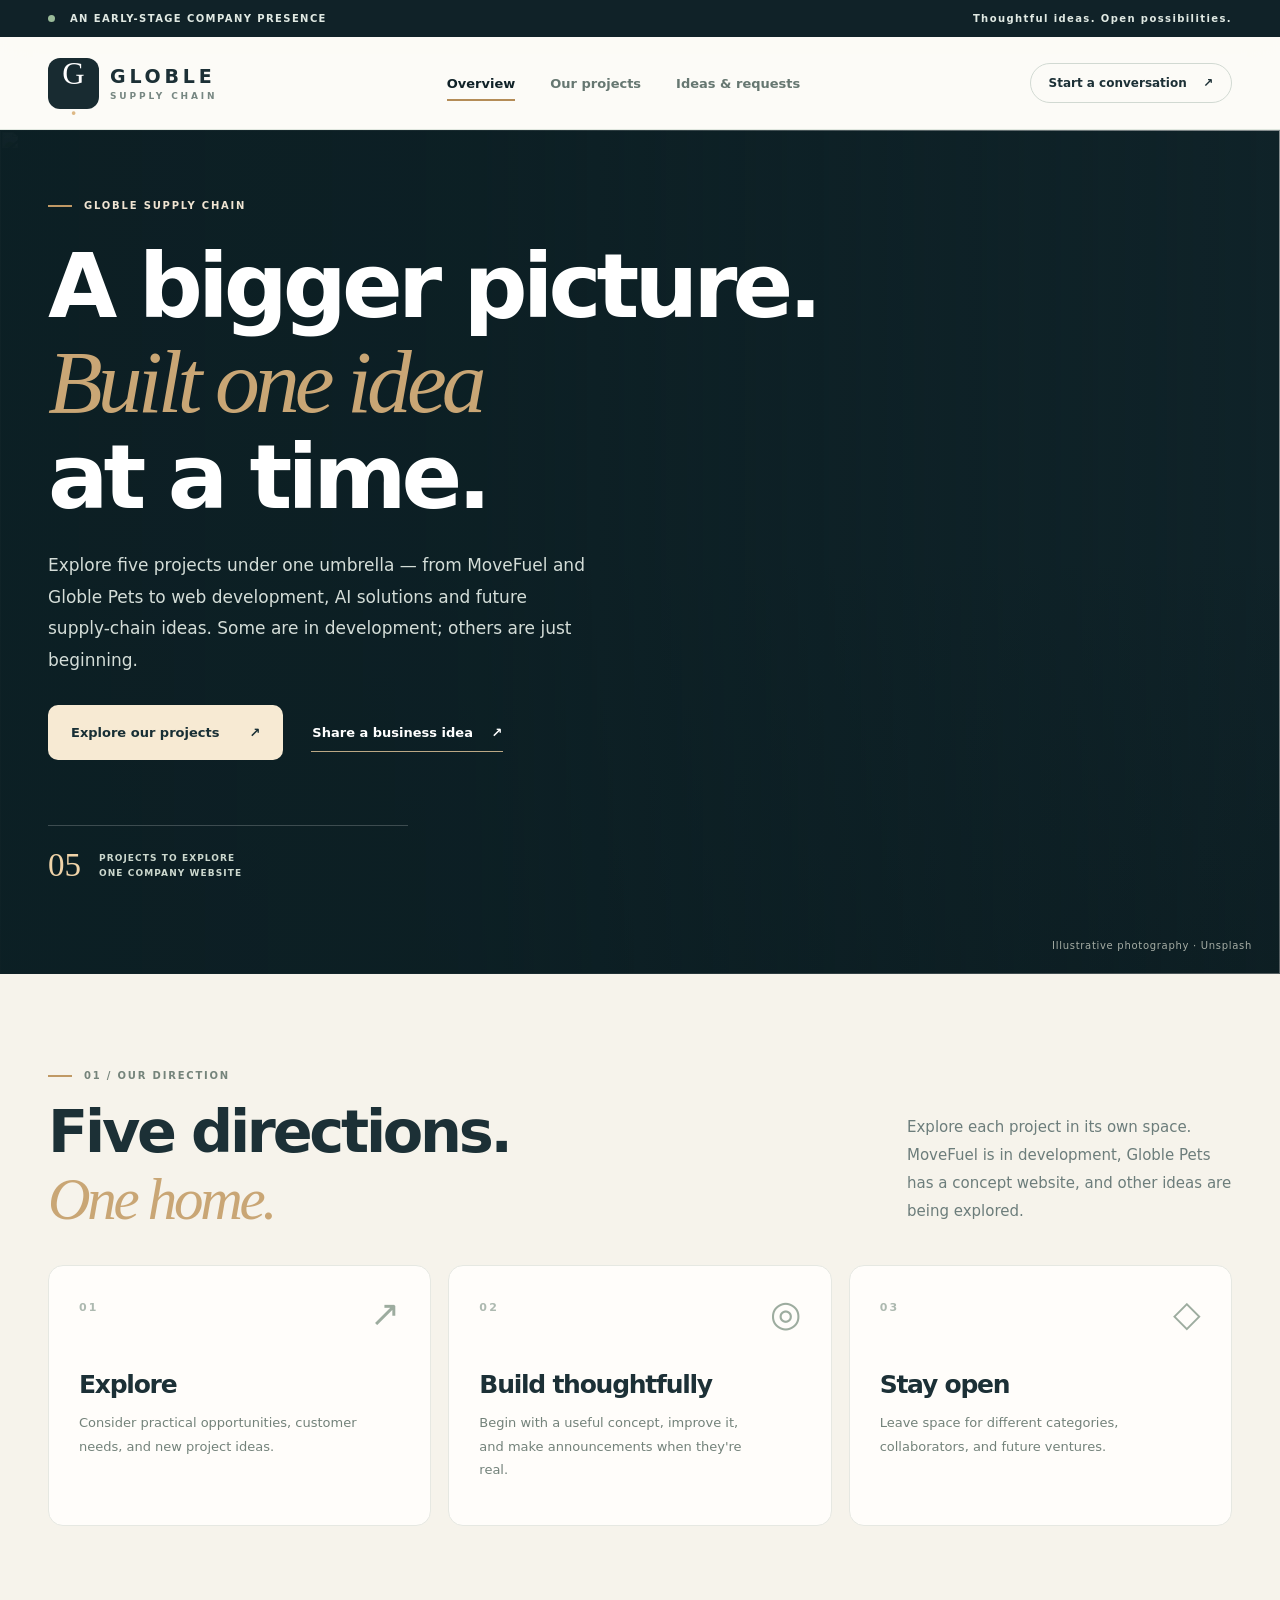
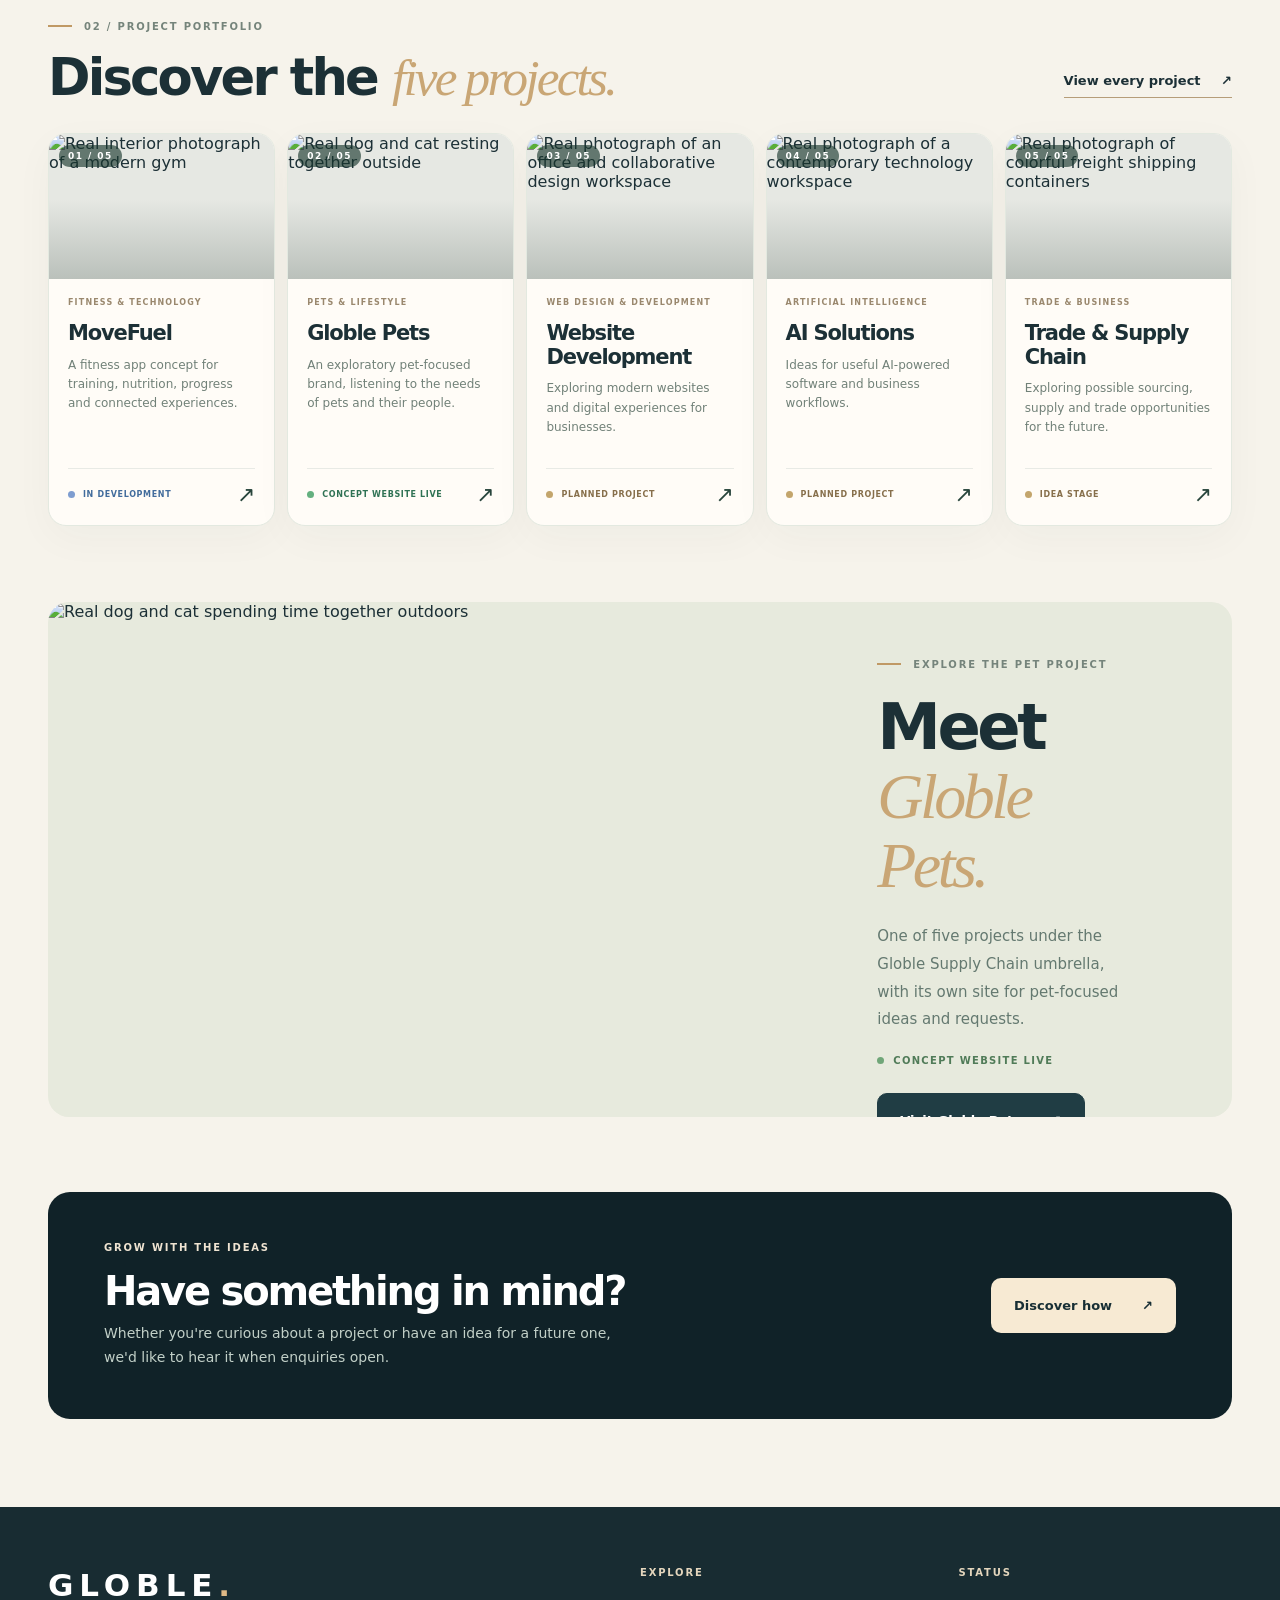
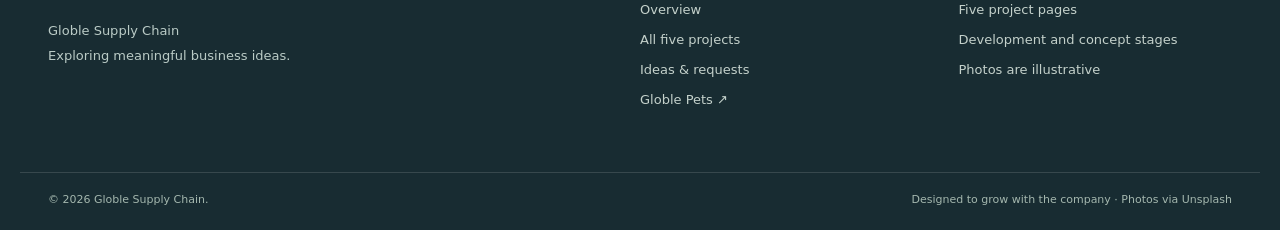
==== commit 803f4bc7: "Allow enquiries to reference all five company projects" ====
--- a/index.html
+++ b/index.html
@@ -208,7 +208,7 @@
           <div class="form-top"><span>YOUR IDEA</span><span>EARLY CONCEPT</span></div>
           <form id="idea-form">
             <label for="topic">What is this about?</label>
-            <select id="topic" name="topic" required><option value="">Choose a category</option><option>Globle Pets</option><option>Trade or sourcing idea</option><option>Future venture idea</option><option>General business enquiry</option></select>
+            <select id="topic" name="topic" required><option value="">Choose a category</option><option>MoveFuel</option><option>Globle Pets</option><option>Website Development</option><option>AI Solutions</option><option>Trade & Supply Chain</option><option>General business enquiry</option></select>
             <label for="idea">Tell us what you have in mind</label>
             <textarea id="idea" name="idea" minlength="10" maxlength="1500" required rows="6" placeholder="I'm looking for... / I have an idea about..."></textarea>
             <label for="firstName">Your first name <span class="optional">optional</span></label>
--- a/styles.css
+++ b/styles.css
@@ -92,3 +92,65 @@
 @media(max-width:760px){.container{padding-inline:19px}.topbar{font-size:8px}.topbar-inner{justify-content:center}.topbar-inner span:last-child{display:none}.header{position:static}.header-inner{display:flex;flex-direction:column;align-items:stretch;gap:9px;min-height:0;padding-top:18px}.brand{align-self:flex-start}.brand-emblem{width:43px;height:43px}.nav{justify-content:space-between;gap:12px;overflow:auto}.nav a{font-size:12px;white-space:nowrap;padding:15px 0}.hero,.hero-content{min-height:660px}.hero-media:after{background:linear-gradient(90deg,#122831fa,#122831ae),linear-gradient(0deg,#122831c9,transparent)}.hero h1{font-size:clamp(54px,11vw,76px)}.hero p{font-size:15px}.hero-content{padding-top:60px;padding-bottom:60px}.hero-counter{margin-top:54px}.section-head{display:block}.section-head h2{font-size:43px}.section-head p{margin:15px 0}.home-sections{padding-top:65px}.pillar-grid,.project-grid{grid-template-columns:1fr}.pillar-grid{gap:12px;margin-bottom:55px}.pillar{min-height:170px}.pillar h3{margin:23px 0 8px}.featured{grid-template-columns:1fr;margin-bottom:40px}.featured-image{min-height:300px;height:300px}.featured-copy{padding:30px}.cta-wide{padding:34px 27px;display:block}.cta-wide h2{font-size:32px}.cta-wide .button{margin-top:23px}.internal{padding-top:55px;padding-bottom:70px}.internal-head h1{font-size:clamp(53px,11vw,73px)}.internal-head p{font-size:15px}.project-card{display:grid;grid-template-columns:38% 1fr}.project-photo{height:100%;min-height:235px}.project-body{min-height:235px}.clarity{grid-template-columns:1fr;gap:15px;padding:27px}.enquiry-grid{grid-template-columns:1fr}.enquiry-visual{min-height:320px;height:320px}.enquiry-overlay h2{font-size:35px}.form-panel{padding:25px}.footer-head{grid-template-columns:1fr 1fr;gap:35px}.footer-head>div:first-child{grid-column:span 2}.footer-bottom{flex-direction:column;gap:8px}.bottom-note{display:flex;flex-direction:column;align-items:flex-start;gap:12px}.bottom-note a{margin-left:0}}
 @media(max-width:480px){.hero,.hero-content{min-height:680px}.hero h1{font-size:50px}.hero-buttons{display:flex;align-items:stretch;flex-direction:column;gap:8px}.hero-counter{margin-top:40px}.section-head h2{font-size:36px}.project-card{display:block}.project-photo{height:205px;min-height:0}.project-body{min-height:230px}.footer-head{grid-template-columns:1fr 1fr}.footer-head p{font-size:12px}.enquiry-overlay{left:22px;bottom:22px}}
 @media(prefers-reduced-motion:reduce){html{scroll-behavior:auto}a,button,.project-photo img{transition:none!important}}
+
+/* Globle Supply Chain: five-project corporate portfolio */
+.portfolio-title-row{display:flex;align-items:end;justify-content:space-between;gap:24px;margin:3px 0 27px}
+.portfolio-title-row h2{font-size:clamp(36px,4vw,58px);line-height:1.12;margin:17px 0 0}
+.portfolio-see-all{font-size:13px;font-weight:780;white-space:nowrap;border-bottom:1px solid #b69d79;padding-bottom:9px;margin-bottom:8px}
+.portfolio-see-all span{margin-left:16px}
+.portfolio-grid{display:grid;grid-template-columns:repeat(3,minmax(0,1fr));gap:20px;align-items:stretch}
+.portfolio-grid-home{grid-template-columns:repeat(5,minmax(0,1fr));gap:12px;margin:0 0 76px}
+.portfolio-card{border-radius:18px;overflow:hidden;background:#fffcf7;border:1px solid #e3e9e0;box-shadow:0 12px 40px #17392b09;min-width:0;transition:transform .2s ease,box-shadow .2s ease}
+.portfolio-card:hover,.portfolio-card:focus-within{transform:translateY(-4px);box-shadow:0 20px 55px #17392b1a}
+.portfolio-click{display:flex;flex-direction:column;height:100%;width:100%;color:inherit}
+.portfolio-photo{height:220px;position:relative;overflow:hidden;background:#e6e8e3;isolation:isolate}
+.portfolio-photo:after{content:"";position:absolute;inset:0;background:linear-gradient(0deg,#1a312837,transparent 55%)}
+.portfolio-photo img{display:block;width:100%;height:100%;object-fit:cover;transition:transform .4s}
+.portfolio-card:hover .portfolio-photo img{transform:scale(1.045)}
+.portfolio-index{position:absolute;left:17px;top:16px;z-index:2;color:white;font-size:10px;letter-spacing:.16em;font-weight:800;background:#17352ca0;padding:9px 11px;border-radius:30px}
+.portfolio-body{flex:1;display:flex;flex-direction:column;align-items:flex-start;padding:25px;min-height:243px}
+.portfolio-type{font-size:9px;font-weight:840;letter-spacing:.145em;color:#9a886e}
+.portfolio-body h3{font-size:27px;line-height:1.13;letter-spacing:-.055em;margin:15px 0 10px}
+.portfolio-body p{font-size:13px;line-height:1.72;color:#718178;margin:0 0 21px}
+.portfolio-bottom{display:flex;align-items:center;justify-content:space-between;gap:14px;margin-top:auto;width:100%;border-top:1px solid #e8eae5;padding-top:15px}
+.project-stage{display:inline-flex;align-items:center;gap:8px;font-size:9px;font-weight:850;letter-spacing:.08em;color:#826f58}
+.project-stage::before{content:"";width:7px;height:7px;border-radius:50%;background:#b8aa90;display:inline-block;flex-shrink:0}
+.project-stage.live{color:#2f7254}.project-stage.live::before{background:#64b07f}
+.project-stage.progress{color:#426c9c}.project-stage.progress::before{background:#7e9dd0}
+.project-stage.planned{color:#876f4b}.project-stage.planned::before{background:#c3a56c}
+.portfolio-arrow{font-size:22px;line-height:1;color:#28453c}
+.portfolio-grid-home .portfolio-photo{height:145px}
+.portfolio-grid-home .portfolio-body{padding:19px;min-height:246px}
+.portfolio-grid-home .portfolio-type{font-size:8px}
+.portfolio-grid-home .portfolio-body h3{font-size:21px}
+.portfolio-grid-home .portfolio-body p{font-size:12px;line-height:1.6}
+.portfolio-grid-home .project-stage{font-size:8px;line-height:1.4}
+.portfolio-grid-home .portfolio-index{left:10px;top:11px;font-size:9px;padding:6px 9px}
+.portfolio-intro{max-width:850px}
+.project-detail{background:#f7f5ef}
+.detail-wrap{padding-top:52px;padding-bottom:97px}
+.back-link{display:inline-flex;margin-bottom:39px;gap:12px;font-size:12px;letter-spacing:.03em;font-weight:850;color:#406056;border-bottom:1px solid #adc0b5;padding-bottom:9px}
+.detail-hero{display:grid;grid-template-columns:1.04fr .96fr;min-height:510px;background:#f0f0e8;border-radius:23px;overflow:hidden}
+.detail-copy{padding:54px;display:flex;flex-direction:column;align-items:flex-start;justify-content:center}
+.detail-copy h1{font-size:clamp(49px,5vw,74px);line-height:1.08;margin:23px 0 24px;overflow-wrap:anywhere}
+.period{color:#c8a06d}
+.detail-copy p{max-width:550px;line-height:1.85;font-size:15px;color:#667b73;margin-bottom:23px}
+.detail-copy .project-stage{margin-bottom:30px}
+.detail-actions{display:flex;gap:11px;align-items:center;flex-wrap:wrap}
+.detail-image{height:100%;min-height:510px;background:#c4d1c5;overflow:hidden}
+.detail-image img{width:100%;height:100%;object-fit:cover;display:block}
+.detail-lower{display:grid;grid-template-columns:.85fr 1.15fr;gap:60px;align-items:start;margin:70px 0}
+.detail-lower h2{font-size:42px;line-height:1.16;margin:20px 0 17px}
+.detail-lower p{font-size:14px;color:#75897c;line-height:1.8;max-width:430px}
+.detail-lower ul{padding:0;margin:0;list-style:none;display:grid;gap:0}
+.detail-lower li{padding:19px 4px;border-bottom:1px solid #dce4d9;font-size:16px;font-weight:720;display:flex;align-items:center;gap:23px}
+.detail-lower li:first-child{border-top:1px solid #dce4d9}
+.detail-lower li span{font-size:22px;color:#a78961}
+.detail-next{background:#1d363d;border-radius:15px;padding:27px 30px;display:flex;align-items:center;justify-content:space-between;gap:22px;color:#e5ebdf}
+.detail-next span{font-size:10px;font-weight:800;letter-spacing:.12em}
+.detail-next a{font-size:13px;font-weight:800;white-space:nowrap}
+.detail-next a span{font-size:18px;margin-left:12px}
+@media(max-width:1200px){.portfolio-grid-home{grid-template-columns:repeat(3,minmax(0,1fr))}.portfolio-grid-home .portfolio-photo{height:180px}.portfolio-grid-home .portfolio-body{min-height:225px}.portfolio-grid-home .portfolio-body h3{font-size:25px}}
+@media(max-width:850px){.portfolio-grid{grid-template-columns:repeat(2,minmax(0,1fr))}.portfolio-grid-home{grid-template-columns:repeat(2,minmax(0,1fr))}.detail-hero{grid-template-columns:1fr}.detail-copy{padding:34px}.detail-image{height:360px;min-height:360px;grid-row:1}.detail-lower{grid-template-columns:1fr;gap:20px;margin:44px 0}}
+@media(max-width:600px){.portfolio-title-row{display:block}.portfolio-title-row h2{font-size:38px}.portfolio-see-all{display:inline-block;margin:22px 0 0}.portfolio-grid,.portfolio-grid-home{grid-template-columns:1fr;gap:15px;margin-bottom:55px}.portfolio-card{display:block}.portfolio-photo,.portfolio-grid-home .portfolio-photo{height:210px}.portfolio-body,.portfolio-grid-home .portfolio-body{min-height:0;padding:22px}.portfolio-body h3,.portfolio-grid-home .portfolio-body h3{font-size:25px}.portfolio-body p,.portfolio-grid-home .portfolio-body p{font-size:13px}.portfolio-grid-home .portfolio-type{font-size:10px}.portfolio-grid-home .project-stage{font-size:10px}.detail-wrap{padding-top:35px;padding-bottom:60px}.back-link{margin-bottom:22px}.detail-copy{padding:28px 23px}.detail-copy h1{font-size:46px}.detail-copy p{font-size:14px}.detail-image{height:250px;min-height:250px}.detail-actions{width:100%}.detail-actions .button{width:100%}.detail-lower h2{font-size:35px}.detail-next{align-items:start;flex-direction:column;padding:25px}.detail-next a{white-space:normal}}
+@media(prefers-reduced-motion:reduce){.portfolio-card,.portfolio-photo img{transition:none}}
